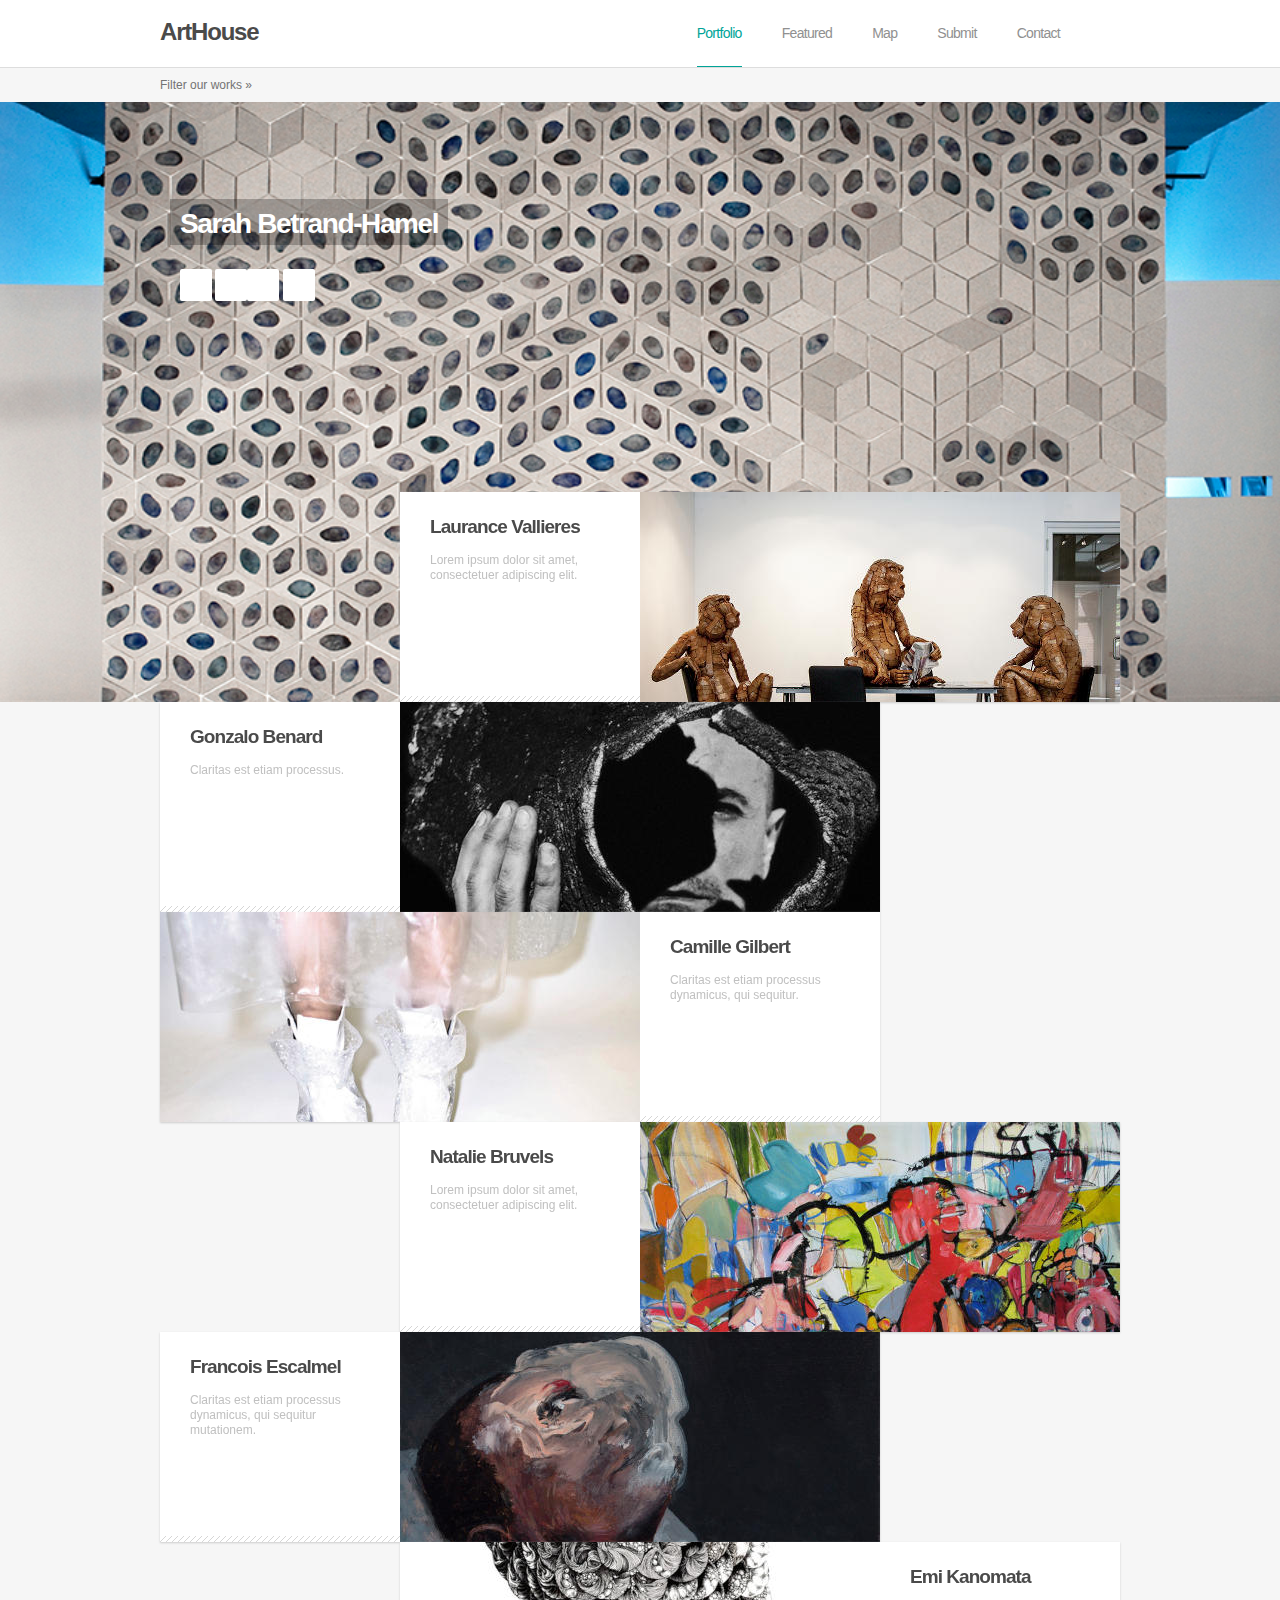
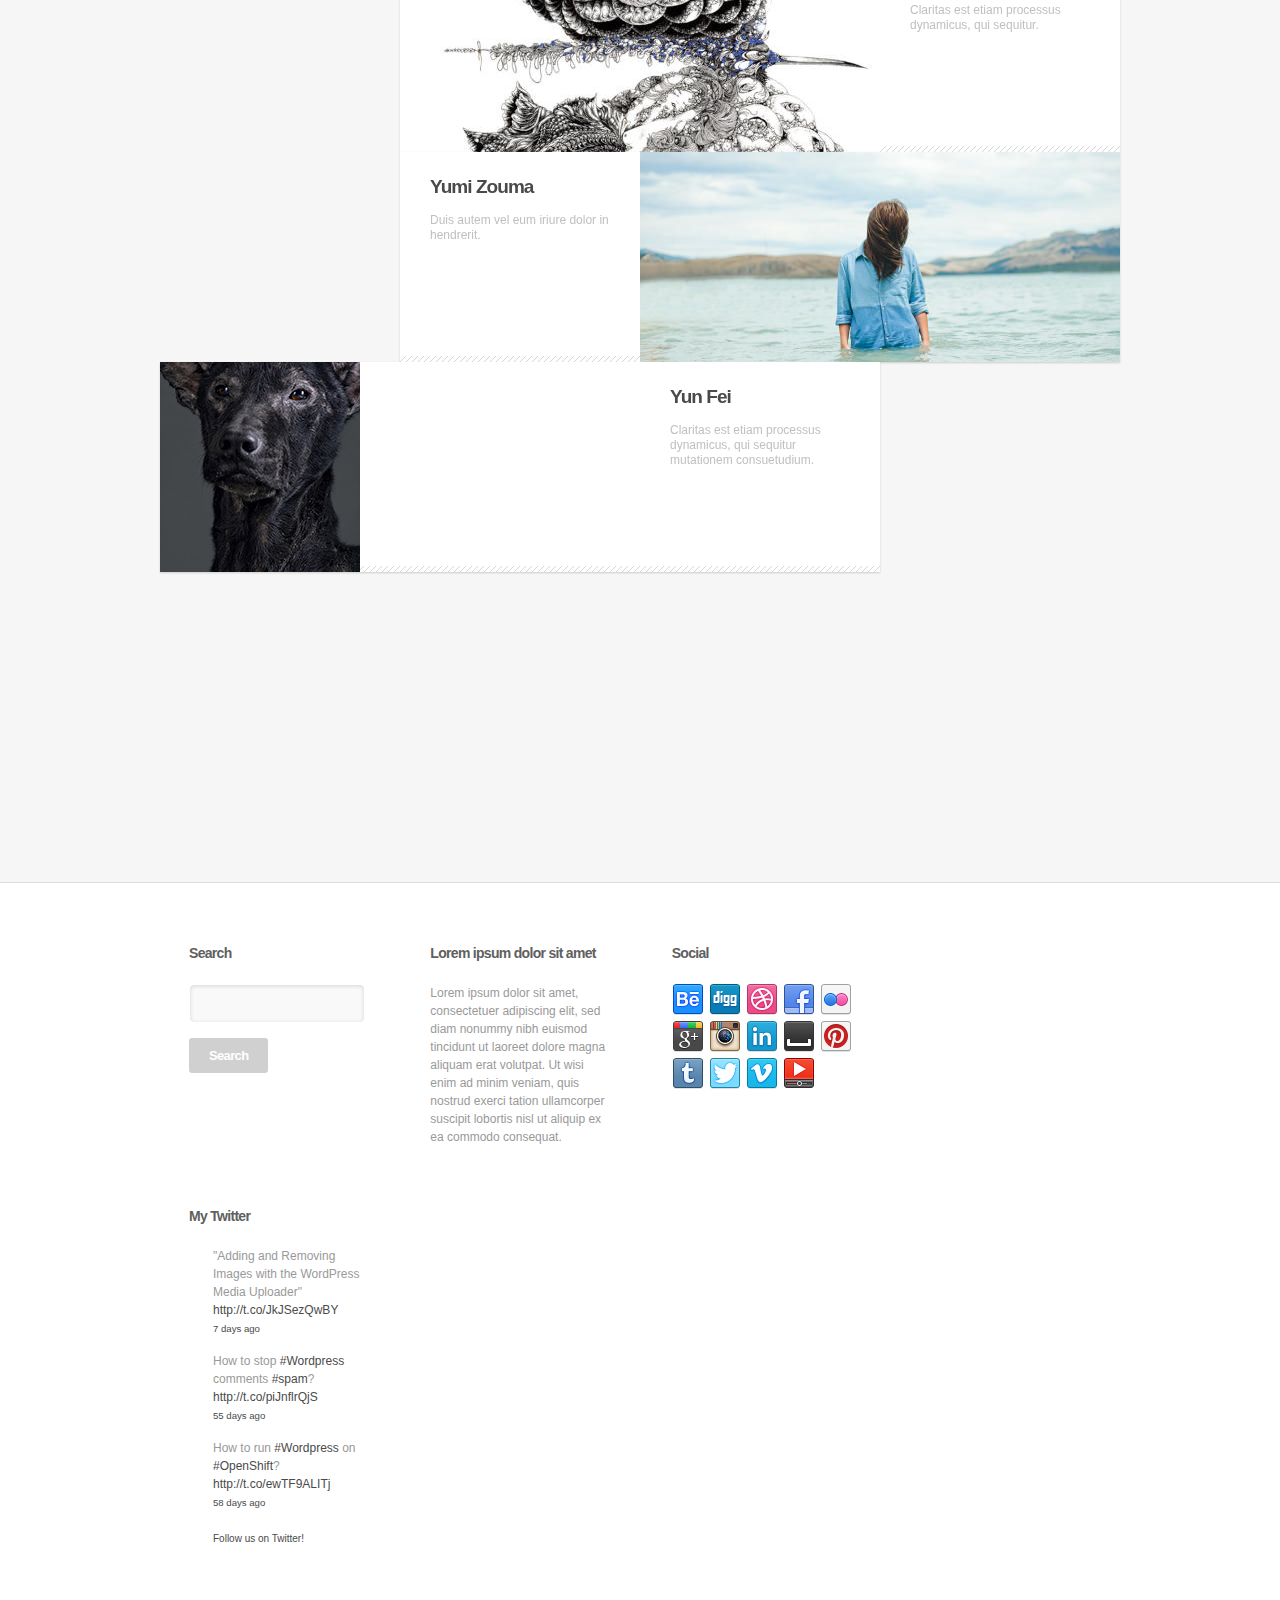
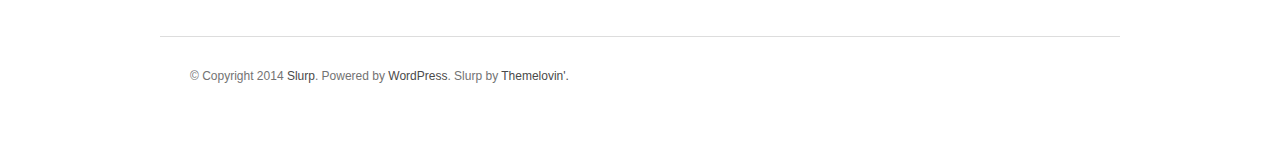
==== index.html @ 8428cace "Fill in empty spots on index page." ====
<!DOCTYPE html>
<html class=
"js backgroundsize borderradius boxshadow textshadow opacity cssanimations csstransitions csstransforms no-csstransforms3d"
lang="en-US">
<head>
<meta http-equiv="content-type" content="text/html; charset=utf-8">
<!--[if ie]><meta http-equiv="X-UA-Compatible" content="IE=edge,chrome=1"><![endif]-->
<meta charset="UTF-8">
<meta name="description" content="">
<meta name="keywords" content="">
<meta name="viewport" content="width=device-width, initial-scale=1.0, maximum-scale=1.0, user-scalable=no">
<title>Arthouse</title>
<link rel="stylesheet" id="thmlv-dribbble-css" href="stylesheets/thmlv-dribbbler.css" type="text/css" media="all">
<link rel="stylesheet" id="default-css" href="stylesheets/style.css" type="text/css" media="all">
<link rel="stylesheet" id="totop-css" href="stylesheets/totop.css" type="text/css" media="all">
<link rel="stylesheet" id="responsive-css" href="stylesheets/responsive.css" type="text/css" media="all">
<link rel="stylesheet" id="isotope-css" href="stylesheets/isotope.css" type="text/css" media="all">
<link rel="stylesheet" id="flexslider-css" href= "stylesheets/flexslider.css" type="text/css" media="all">
<script type="text/javascript" src="javascripts/jquery_007.js"> </script>
<script type="text/javascript" src="javascripts/jquery_006.js"> </script>
<script type="text/javascript" src="javascripts/modernizr.js"> </script>
<script type="text/javascript" src="javascripts/comment-reply.js"> </script>
<link rel="stylesheet" href="stylesheets/glg-custom-styles.css" type="text/css" media="screen">
<link rel="stylesheet" href="stylesheets/light.css" type="text/css" media="screen">
</head>

<body class="home page page-id-17 page-template page-template-page-portfolio-php">

<header id="main-header">
  <div id="header-inner">
    <a href="http://demo.themelovin.com/slurp" title="ArtHouse" id="logo-link">ArtHouse</a>
    <div id="menu-icon">Menu</div>
    <nav class="main-menu">
      <ul id="menu-main-menu" class="primary-menu sf-js-enabled">
        <li id="menu-item-338" class=
        "menu-item menu-item-type-post_type menu-item-object-page current-menu-item page_item page-item-17 current_page_item menu-item-338">
        <a href="http://demo.themelovin.com/slurp/">Portfolio</a></li>
        <li id="menu-item-345" class=
        "menu-item menu-item-type-post_type menu-item-object-page menu-item-345">
        <a href="http://demo.themelovin.com/slurp/blog/">Featured</a></li>
        <li id="menu-item-337" class=
        "menu-item menu-item-type-post_type menu-item-object-page menu-item-337">
        <a href=
          "http://demo.themelovin.com/slurp/alternative-blog/">Map</a></li>
        <li id="menu-item-330" class=
        "menu-item menu-item-type-custom menu-item-object-custom menu-item-330">
        </li>
        <li id="menu-item-342" class=
        "menu-item menu-item-type-post_type menu-item-object-page menu-item-342">
        <a href=
          "http://demo.themelovin.com/slurp/typography/">Submit</a></li>
        <li id="menu-item-341" class=
        "menu-item menu-item-type-post_type menu-item-object-page menu-item-341">
        <a href=
          "http://demo.themelovin.com/slurp/shortcodes/">Contact</a></li>
      </ul>
    </nav>
    <div class="clear"></div>
  </div>
</header>
<nav id="filters-menu">
  <div id="menu-icon-filter">Filter our works »</div>
  <div id="filters-wrapper">
    <ul id="filters">
      <li><a href="#" title="View all posts" data-filter="*" class=
        "selected">All</a></li>
      <li><a href="#" title="View all posts in Architecture" data-filter=
        ".category-architecture">Architecture</a></li>
      <li><a href="#" title="View all posts in Branding" data-filter=
        ".category-branding">Branding</a></li>
      <li><a href="#" title="View all posts in Design" data-filter=
        ".category-design">Design</a></li>
      <li><a href="#" title="View all posts in Fashion" data-filter=
        ".category-fashion">Fashion</a></li>
      <li><a href="#" title="View all posts in Gallery" data-filter=
        ".category-gallery">Gallery</a></li>
      <li><a href="#" title="View all posts in Graphic Design"
        data-filter=".category-graphic-design-2">Graphic Design</a></li>
      <li><a href="#" title="View all posts in Photogrpahy" data-filter=
        ".category-photogrpahy">Photogrpahy</a></li>
      <li><a href="#" title="View all posts in Standard" data-filter=
        ".category-standard">Standard</a></li>
      <li><a href="#" title="View all posts in Video" data-filter=
        ".category-video">Video</a></li>
    </ul>
  </div>
</nav>
<div id="slider" data-delay="5" class="glg-image">
  <div style="display: none;" class="feature"><img style=
    "width: 100%; height: 1151.25px; margin-left: auto; margin-top: -275.625px;"
    src="images/sarah_bh_1.jpg"
    alt="" title="" width="1920" height="1200">
    <div class="feature-content"><a href=
        "#"
        title="Sarah Betrand-Hamel">Sarah Betrand-Hamel</a>
      <div class="feature-navigation"><a href="#" class="prev">Prev</a>
        <a href="#" class="next">Next</a></div>
    </div>
  </div>
  <div style="display: none;" class="feature"><img style=
    "width: 100%; height: 1151.25px; margin-left: auto; margin-top: -275.625px;"
    src="images/laurence_v.jpg"
    alt="" title="" width="1920" height="1200">
    <div class="feature-content"><a href=
        "vallieres.html"
        title="Katon Redgen Mathieson identity">Laurence Vallieres</a>
      <div class="feature-navigation"><a href="#" class="prev">Prev</a>
        <a href="#" class="next">Next</a></div>
    </div>
  </div>
  <div style="display: block;" class="feature"><img style=
    "width: 100%; height: 1226.08px; margin-left: auto; margin-top: -313.041px;"
    src="images/quagmire02xl.jpg"
    alt="" title="" width="1600" height="1065">
    <div class="feature-content"><a href=
        "#"
        title="Matt Shane">Matt Shane</a>
      <div class="feature-navigation"><a href="#" class="prev">Prev</a>
        <a href="#" class="next">Next</a></div>
    </div>
  </div>
  <div style="display: block;" class="feature"><img style=
    "width: 100%; height: 1226.08px; margin-left: auto; margin-top: -313.041px;"
    src="images/melissa_poirier.jpg"
    alt="" title="" width="1600" height="1065">
    <div class="feature-content"><a href=
        "#"
        title="Melissa Poirier">Melissa Poirier</a>
      <div class="feature-navigation"><a href="#" class="prev">Prev</a>
        <a href="#" class="next">Next</a></div>
    </div>
  </div>
</div>
<div class="isotope" style=
  "position: relative; overflow: hidden; height: 2100px;" id="main">
  <article style=
    "display: inline-block; position: absolute; left: 0px; top: 0px; transform: translate(0px, 50px);"
    id="post-38" class=
    "post-38 portfolio type-portfolio status-publish format-standard hentry badge-hot img_right box_right category-design category-standard isotope-item">
    <header>
      <h1><a href="vallieres.html"
          title="" rel="bookmark">Laurance Vallieres</a></h1>
      <p>Lorem ipsum dolor sit amet, consectetuer adipiscing elit.</p>
    </header>
    <figure><a href=
        "vallieres.html"
        title="Laurence" rel="bookmark"><img src=
        "images/laurence_v2_small.jpg"
        class="attachment-list wp-post-image" alt=
        "manege_boxes_by_elise_hauville_04"></a></figure>
  </article>
  <article style=
    "display: inline-block; position: absolute; left: 0px; top: 0px; transform: translate(0px, 260px); opacity: 1;"
    id="post-107" class=
    "post-107 portfolio type-portfolio status-publish format-gallery hentry badge-none img_right box_left category-design category-gallery isotope-item">
    <header>
      <h1><a href=
          "benard.html"
          title="Ovale Cutlery Collection by Ronan &amp; Erwan Bouroullec"
          rel="bookmark">Gonzalo Benard</a></h1>
      <p>Claritas est etiam processus.</p>
    </header>
    <figure><a href=
        "benard.html"
        title=""
        rel="bookmark"><img src=
        "images/gbenard1_small.jpg"
        class="attachment-list wp-post-image" alt=
        "ovale collection 01"></a></figure>
  </article>
  <article style=
    "display: inline-block; position: absolute; left: 0px; top: 0px; transform: translate(0px, 470px); opacity: 1;"
    id="post-103" class=
    "post-103 portfolio type-portfolio status-publish format-standard hentry badge-none img_left box_left category-design category-standard isotope-item">
    <header>
      <h1><a href=
          "#"
          title="Camille Gilbert" rel="bookmark">Camille
      Gilbert</a></h1>
      <p>Claritas est etiam processus dynamicus, qui sequitur.</p>
    </header>
    <figure><a href=
        "http://demo.themelovin.com/slurp/portfolios/folded-light-art-by-jiangmei-wu/"
        title="Folded Light Art by Jiangmei Wu" rel="bookmark"><img src=
        "images/camilleg6_small.jpg"
        class="attachment-list wp-post-image" alt=
        "folded_light_01"></a></figure>
  </article>
  <article style=
    "display: inline-block; position: absolute; left: 0px; top: 0px; transform: translate(0px, 680px); opacity: 1;"
    id="post-94" class=
    "post-94 portfolio type-portfolio status-publish format-gallery hentry badge-hot img_right box_right category-branding category-gallery category-graphic-design-2 isotope-item">
    <header>
      <h1><a href=
          "#"
          title="Natalie Bruvels" rel="bookmark">Natalie
      Bruvels</a></h1>
      <p>Lorem ipsum dolor sit amet, consectetuer adipiscing elit.</p>
    </header>
    <figure><a href=
        "#"
        title="Natalie Bruvels" rel="bookmark"><img src=
        "images/natalie_bruvels_break-up3_small.jpg"
        class="attachment-list wp-post-image" alt=
        "Natalie Bruvels"></a></figure>
  </article>
  <article style=
    "display: inline-block; position: absolute; left: 0px; top: 0px; transform: translate(0px, 890px); opacity: 1;"
    id="post-88" class=
    "post-88 portfolio type-portfolio status-publish format-gallery hentry badge-new img_right box_left category-design category-gallery isotope-item">
    <header>
      <h1><a href=
          "#"
          title="Francois Escalmel" rel="bookmark">Francois Escalmel</a></h1>
      <p>Claritas est etiam processus dynamicus, qui sequitur
      mutationem.</p>
    </header>
    <figure><a href=
        "#"
        title="Francois Escalmel" rel="bookmark"><img src=
        "images/francois_sleeper-1_small.jpg"
        class="attachment-list wp-post-image" alt=
        "Francois Escalmel"></a></figure>
  </article>
  <article style=
    "display: inline-block; position: absolute; left: 0px; top: 0px; transform: translate(0px, 1100px); opacity: 1;"
    id="post-84" class=
    "post-84 portfolio type-portfolio status-publish format-gallery hentry badge-soon img_left box_right category-fashion category-gallery category-photogrpahy isotope-item">
    <header>
      <h1><a href=
          "#"
          title="" rel=
          "bookmark">Emi Kanomata</a></h1>
      <p>Claritas est etiam processus dynamicus, qui sequitur.</p>
    </header>
    <figure><a href=
        "#"
        title="" rel=
        "bookmark"><img src=
        "images/emi_kanomata_blue_bird_small.jpg"
        class="attachment-list wp-post-image" alt=
        "AG_SS12_04"></a></figure>
  </article>
  <article style=
    "display: inline-block; position: absolute; left: 0px; top: 0px; transform: translate(0px, 1310px); opacity: 1;"
    id="post-113" class=
    "post-113 portfolio type-portfolio status-publish format-standard hentry badge-hot img_right box_right category-design category-standard isotope-item">
    <header>
      <h1><a href=
          "#"
          title="Yumi_Zouma" rel="bookmark">Yumi Zouma</a></h1>
      <p>Duis autem vel eum iriure dolor in hendrerit.</p>
    </header>
    <figure><a href=
        "#"
        title="Yumi Zouma" rel="bookmark"><img src=
        "images/yumi_zouma_small.jpg"
        class="attachment-list wp-post-image" alt=
        "Youmi Zuma"></a></figure>
  </article>
  <article style=
    "display: inline-block; position: absolute; left: 0px; top: 0px; transform: translate(0px, 1520px); opacity: 1;"
    id="post-78" class=
    "post-78 portfolio type-portfolio status-publish format-gallery hentry badge-none img_left box_left category-branding category-gallery category-graphic-design-2 isotope-item">
    <header>
      <h1><a href=
          "http://demo.themelovin.com/slurp/portfolios/claude-maus-identity/"
          title="Yun Fei" rel="bookmark">Yun Fei</a></h1>
      <p>Claritas est etiam processus dynamicus, qui sequitur mutationem
      consuetudium.</p>
    </header>
    <figure><a href=
        "#"
        title="Claude Maus identity" rel="bookmark"><img src=
        "images/yun-fei_contents.jpg"
        class="attachment-list wp-post-image" alt=
        "CLM_identity_04"></a></figure>
  </article>
  <nav style="opacity: 1;" id="paged" class="infinite"><a href=
      "http://demo.themelovin.com/slurp/page/2/">Next Entries »</a></nav>
</div>
<footer>
  <div id="footer-inner">
    <section id="search-3" class="widget widget_search">
      <h4>Search</h4>
      <form role="search" method="get" id="searchform" action=
        "http://demo.themelovin.com/slurp/" name="searchform">
        <div><label class="screen-reader-text" for="s">Search for:</label>
          <input name="s" id="s" type="text"> <input id="searchsubmit" value=
          "Search" type="submit"></div>
      </form>
    </section>
    <section id="text-2" class="widget widget_text">
      <h4>Lorem ipsum dolor sit amet</h4>
      <div class="textwidget">Lorem ipsum dolor sit amet, consectetuer
        adipiscing elit, sed diam nonummy nibh euismod tincidunt ut laoreet
        dolore magna aliquam erat volutpat. Ut wisi enim ad minim veniam,
        quis nostrud exerci tation ullamcorper suscipit lobortis nisl ut
        aliquip ex ea commodo consequat.</div>
    </section>
    <section id="social_widget-2" class="widget widget_social_widget">
      <h4>Social</h4>
      <ul>
        <li><a href="http:///#" title="Join us on behance" target="_blank"
          class="behance-link">link</a></li>
        <li><a href="http:///#" title="Join us on digg" target="_blank"
          class="digg-link">link</a></li>
        <li><a href="http:///#" title="Join us on dribbble" target="_blank"
          class="dribbble-link">link</a></li>
        <li><a href=
          "https://www.facebook.com/pages/themelovin/475910395795762" title=
          "Join us on facebook" target="_blank" class=
          "facebook-link">link</a></li>
        <li><a href="http:///#" title="Join us on flickr" target="_blank"
          class="flickr-link">link</a></li>
        <li><a href="http:///#" title="Join us on google" target="_blank"
          class="google-link">link</a></li>
        <li><a href="http:///#" title="Join us on instagram" target=
          "_blank" class="instagram-link">link</a></li>
        <li><a href="http:///#" title="Join us on linkedin" target="_blank"
          class="linkedin-link">link</a></li>
        <li><a href="http:///#" title="Join us on myspace" target="_blank"
          class="myspace-link">link</a></li>
        <li><a href="http:///#" title="Join us on pinterest" target=
          "_blank" class="pinterest-link">link</a></li>
        <li><a href="http:///#" title="Join us on tumblr" target="_blank"
          class="tumblr-link">link</a></li>
        <li><a href="http://www.twitter.com/themelovin" title=
          "Join us on twitter" target="_blank" class=
          "twitter-link">link</a></li>
        <li><a href="http:///#" title="Join us on vimeo" target="_blank"
          class="vimeo-link">link</a></li>
        <li><a href="http:///#" title="Join us on youtube" target="_blank"
          class="youtube-link">link</a></li>
      </ul>
      <div class="clear"></div>
    </section>
    <section id="thmlv_tweets-2" class="widget widget_thmlv_tweets">
      <h4>My Twitter</h4>
      <div id="twitter_div">
        <ul id="twitter_update_list_495">
          <li><span>"Adding and Removing Images with the WordPress Media
            Uploader" <a href="http://t.co/JkJSezQwBY" title=
              "http://t.co/JkJSezQwBY" target=
              "_blank">http://t.co/JkJSezQwBY</a></span><br>
          <a class="twitter_time" target="_blank" href=
            "http://twitter.com/Themelovin/statuses/507684859100536833">7 days
            ago</a></li>
          <li><span>How to stop <a href=
              "https://twitter.com/search?q=Wordpress" title="Search #Wordpress"
              target="_blank">#Wordpress</a> comments <a href=
              "https://twitter.com/search?q=spam" title="Search #spam" target=
              "_blank">#spam</a>? <a href="http://t.co/piJnflrQjS" title=
              "http://t.co/piJnflrQjS" target=
              "_blank">http://t.co/piJnflrQjS</a></span><br>
          <a class="twitter_time" target="_blank" href=
            "http://twitter.com/Themelovin/statuses/490398211899940864">55 days
            ago</a></li>
          <li><span>How to run <a href=
              "https://twitter.com/search?q=Wordpress" title="Search #Wordpress"
              target="_blank">#Wordpress</a> on <a href=
              "https://twitter.com/search?q=OpenShift" title="Search #OpenShift"
              target="_blank">#OpenShift</a>? <a href="http://t.co/ewTF9ALITj"
              title="http://t.co/ewTF9ALITj" target=
              "_blank">http://t.co/ewTF9ALITj</a></span><br>
          <a class="twitter_time" target="_blank" href=
            "http://twitter.com/Themelovin/statuses/489343767301066752">58 days
            ago</a></li>
        </ul>
        <a href="http://twitter.com/Themelovin" class="button" target=
          "blank">Follow us on Twitter!</a></div>
    </section>
    <div class="clear"></div>
    <p id="copyright">© Copyright 2014 <a href=
      "http://demo.themelovin.com/slurp">Slurp</a>. Powered by <a href=
      "http://wordpress.org/">WordPress</a>. Slurp by <a href=
      "http://themelovin.com/">Themelovin'.</a></p>
  </div>
</footer>
<link rel="stylesheet" id="thmlv-tweets-css" href=
"stylesheets/thmlv-tweets.css"
type="text/css" media="all"><script type="text/javascript" src=
"javascripts/thmlv.js">
</script> <script type="text/javascript" src=
"javascripts/jquery_004.js">
</script> <script type="text/javascript" src=
"javascripts/jquery_009.js">
</script> <script type="text/javascript" src=
"javascripts/jquery_008.js">
</script> <script type="text/javascript" src=
"javascripts/jquery_010.js">
</script> <script type="text/javascript" src=
"javascripts/jquery_011.js">
</script> <script type="text/javascript" src=
"javascripts/jquery_005.js">
</script> <script type="text/javascript" src=
"javascripts/jquery_003.js">
</script> <script type="text/javascript" src=
"javascripts/jquery_002.js">
</script> <script type="text/javascript" src=
"javascripts/jquery_012.js">
</script>
<script type="text/javascript">
/* <![CDATA[ */
var glg_script_vars = {"wpDir":"http:\/\/demo.themelovin.com\/slurp","tmplDir":"http:\/\/demo.themelovin.com\/slurp\/wp-content\/themes\/slurp","loveNonce":"4f8876694f"};
/* ]]> */
</script>
<script type="text/javascript" src="javascripts/jquery.js"> </script>
<a style="display: none;" href="#" id="toTop"><span id="toTopHover"></span>To Top</a>

</body>
</html>
---- stylesheets/thmlv-dribbbler.css ----
.thmlv-dribbble-shots {
	margin: 0;
	padding: 0;
}

.thmlv-dribbble-shots li {
	list-style-type: none;
	margin: 0 0 20px;
	position: relative;
}

.thmlv-dribbble-shots a {
	max-width: 400px;
}

.thmlv-dribbble-shots img {
	height: auto;
	max-width: 100%;
	width: auto;
	display: block;
}

.thmlv-dribbble-shots .thmlv-dribbble-hover {
	background: #ea4c89 url('../images/dribbble-icon.png') no-repeat center center;
	width: 100%;
	height: 100%;
	position: absolute;
	top: 0px;
	display: none;
}
---- stylesheets/style.css ----
/*-----------------------------------------------------------------------------------
	
	Theme Name: Slurp
	Theme URI: http://www.themelovin.com
	Description: Minimalistic and creative grid portfolio.
	Author: Themelovin
	Author URI: http://www.themelovin.com
	Tags: two-columns, three-columns, threaded-comments, theme-options, right-sidebar
	License: GNU General Public License version 3.0
	License URI: http://www.gnu.org/licenses/gpl-3.0.html
	Version: 1.6.7
	
	Designed & Handcrafted by Nicola Pagani and Emanuele Zenoni for themelovin.com
	All files, unless otherwise stated, are released under the GNU General Public License
	
	version 3.0 (http://www.gnu.org/licenses/gpl-3.0.html)

-----------------------------------------------------------------------------------*/

@import url("styles/shortcodes.css");

@font-face {
    font-family: 'EntypoRegular';
    src: url('../font/entypo.eot');
    src: url('../font/entypo.eot?#iefix') format('embedded-opentype'),
         url('../font/entypo.woff') format('woff'),
         url('../font/entypo.ttf') format('truetype'),
         url('../font/entypo.svg#EntypoRegular') format('svg');
    font-weight: normal;
    font-style: normal;
}

* {
	margin: 0px;
	padding: 0px;
	border: 0px;
}

body {
	font-size: 12px;
	line-height: 1.5;
}

header#main-header {
	height: auto !important;
	height: 66px;
	min-height: 66px;
	position: relative;
	z-index: 10;
}

header #header-inner {
	width: 960px;
	margin: 0px auto;
}

#menu-icon {
	display: none;
}

nav.main-menu {
	width: auto;
	line-height: 66px;
	position: relative;
	float: right;
}

div#menu-icon-filter {
	cursor: pointer;
}

nav#filters-menu {
	width: 960px;
	margin: 0px auto;
	padding: 8px 0;
	position: relative;
}

div#slider {
	width: 100%;
	height: 600px;
    overflow: hidden; 
}

div#slider .feature {
	min-width: 960px;
    height: 600px;
	overflow: hidden;
	display: none;
	position: relative;
}

div#slider .feature .feature-content {
	position: absolute;
	top: 50%;
	left: 50%;
	width: 940px;
	height: 250px;
	margin-left: -460px;
	margin-top: -200px;
	line-height: 44px;
}

div#main, footer #footer-inner {
	width: 960px;
}

.error404 div#main {
	margin: 100px auto 0;
	font-size: 22px;
	text-align: center;
	letter-spacing: -0.05em;
}

.single div#main, .page div#main, .archive div#main {
	margin: 210px auto 0;
}

.search-results #main, .search-no-results #main {
	width: 960px;
	margin: 0px auto;
}

.single div#main.header, .page div#main.header, .page-template-page-contact-big-php div#main {
	margin: -260px auto 260px;
	padding: 50px 0 0;
	position: relative;
}

.page-template-page-portfolio-php div#main, .blog div#main, .page.page-template-page-blog-php div#main, .archive div#main {
	width: 1060px;
	margin: -260px auto 260px;
	padding: 50px 0;
}

.archive div#main {
	margin: 0px auto;
}

.page article.type-portfolio, .archive article.type-portfolio, article.type-post {
	width: 720px;
	height: 210px;
	max-height: 210px;
}

.page.page-template-page-blog-php article.type-post, .archive article.type-post {
	height: auto !important;
    height: 210px;
    min-height: 210px;
    max-height: none;
}

.page article.type-portfolio figure, .archive article.type-portfolio figure, article.type-post figure {
	width: 480px;
	height: 210px;
	overflow: hidden;
}

.page-template-page-portfolio-php article.type-portfolio, .blog article.type-post, .page.page-template-page-blog-php article.type-post, .archive article.type-post {
	margin: 0 0 0 50px;
}

article.type-portfolio.box_right, article.type-post.box_right, .page.page-template-page-blog-php article.type-post.box_right {
	margin: 0 0 0 290px;
}

article.type-portfolio:hover, article.type-post:hover {
	z-index:10;
}

.search-results #main article.type-portfolio, .search-results #main article.type-post, .search-results #main article.type-page, .search-no-results #main article.post {
	width: 900px;
	height: auto !important;
    height: 160px;
    min-height: 160px;
	padding: 25px 30px 30px 30px;
	-webkit-box-shadow: none;
	-moz-box-shadow: none;
	box-shadow: none;
}

.search-results #main article.type-portfolio:hover, .search-results #main article.type-post:hover {
	-webkit-box-shadow: none;
	-moz-box-shadow: none;
	box-shadow: none;
}

article.type-portfolio header, article.type-post header, .search-results #main article.page header {
	width: 180px;
	padding: 25px 30px 0 30px;
	float: left;
	font-size: 11.5px;
}

article.type-portfolio.img_left header, article.type-post.img_left header {
	float: right;
}

.search-results #main article.type-portfolio header, .search-results #main article.type-post header, .search-results #main article.page header {
	width: 900px;
	margin: 0 0 10px;
	padding: 0px;
	float: none;
}

.single-portfolio article, .single-portfolio aside, .single-post article, .single-post aside, .page article, .page aside {
	display: inline-block;
	zoom:1;
	*display:inline;
	vertical-align: top;
}

.single-portfolio aside, .single-post aside, .page aside {
	width: 180px;
	padding: 30px;
	margin: 210px 0 0;
	background: #ffffff url('./images/sidebar-dx-bg.png') repeat-y;
	background-position: left top;
}

.single-portfolio aside section.widget, .single-post aside section.widget, .page aside section.widget {
	margin: 0 0 20px;
	padding: 0 0 40px;
	background: url('./images/widget-separator-sidebar.png') no-repeat center bottom;
}

.single-portfolio aside section.widget:last-child, .single-post aside section.widget:last-child, .page aside section.widget:last-child {
	background: none;
}

.single-portfolio article header, .single-post article header, .page article header {
	width: 240px;
	display: inline-block;
	zoom:1;
	*display:inline;
	vertical-align: top;
	font-size: 11px;
	line-height: 1.25;
}

.page article header, .blog article header {
	width: 180px;
	padding: 25px 30px 0 30px;
	height: 165px;
}

.page.page-template-page-blog-php article header, .archive article.type-post header {
	width: 660px;
	height: auto !important;
	height: 20px;
	min-height: 20px;
}

.page article header {
	height: auto !important;
	height: 180px;
	min-height: 180px;
	padding: 25px 30px 5px 30px;
}

.page-template-default article header, .page-template-page-full-width-php article header, .page-template-page-contact-small-php article header, .page-template-page-contact-big-php article header, .page-template-page-archives-php article header {
	background: #ffffff;
}

.single-portfolio article header #inner, .single-post article header #inner {
	width: 180px;
	height: auto !important;
	height: 180px;
	min-height: 180px;
	padding: 25px 30px 5px 30px;
}

.single-portfolio article #content, .single-post article #content, .page article #content {
	width: 480px;
	height: auto !important;
	height: 210px;
	min-height: 210px;
	display: inline-block;
	zoom:1;
	*display:inline;
	vertical-align: top;
}

.page.page-template-page-full-width-php article #content {
	width: 720px;
}

section.gmap {
	height: 600px;
}

.page-template-page-contact-small-php section.gmap {
	height: 210px;
}

#comments, #respond {
	width: 450px;
}

#comments {
	margin: 60px 0 0 240px;
}

#respond {
	margin: 60px 0 0 240px;
}

nav#paged, nav.comment-navigation {
	text-align: center;
	margin: 15px 0 0 0;
}

.archive #paged {
	margin: 178px 0 0;
}

.search-results #paged {
	margin: 228px 0 0;
}

footer.entry-meta {
	width: 420px;
	height: auto;
	min-height: auto;
	margin: 30px 30px;
	padding: 12px 0 0;
}

footer {
	background-size: 50% 200px;
	width: 100%;
	height: auto !important;
    height: 200px;
    min-height: 200px;
    margin: 100px 0 0;
}

footer #footer-inner {
	height: auto !important;
    height: 200px;
    min-height: 200px;
    margin: 0px auto;
    margin-top: 30px;
}

footer section.widget {
	width: 180px;
	padding: 30px 29px 30px;
	display: inline-block;
	zoom:1;
	*display:inline;
	vertical-align: top;
}

/*-----------------------------------------------------------------------------------
FORMS
-----------------------------------------------------------------------------------*/

form#contactForm {
	margin: 30px 0 30px 30px;
}

input[type=text], textarea {
	width: 306px;
	-webkit-border-radius: 5px;
	-moz-border-radius: 5px;
	border-radius: 5px;
	padding: 13px 20px;
	font-size: 13px;
	font-weight: normal;
}

input[type=text] {
	height: 11px;
	margin: 0 0 10px;
	line-height: 37px;
}

textarea {
	overflow: auto;
}

#contactForm input[type=text], #contactForm textarea {
	width: 278px;
}

form#commentform input[type=submit], form#contactForm input[type=submit], #searchform input[type=submit] {
	font-size: 13px;
	font-weight: 800;
	letter-spacing: -0.05em;
	margin: 10px 0 0 100px;
	padding: 10px 20px;
	border: 0px;
	-webkit-box-shadow: none;
	-moz-box-shadow: none;
	box-shadow: none;
	cursor: pointer;
	border-top-left-radius: 3px;
    border-top-right-radius: 3px;
	border-bottom-left-radius: 3px;
    border-bottom-right-radius: 3px;
}

#searchform input[type=submit] {
	margin: 5px 0 0 0;
}

label {
	vertical-align: top;
}

#commentform label, #contactForm label {
	min-width: 100px;
	display: inline-block;
	zoom:1;
	*display:inline;
}

/*-----------------------------------------------------------------------------------
LISTS
-----------------------------------------------------------------------------------*/

nav.main-menu ul.primary-menu {
	list-style-type: none;
	float: right;
}

nav.main-menu ul.primary-menu ul {
	list-style-type: none;
}

nav.main-menu ul.primary-menu > li:last-child {
	background: none;
}

ul.primary-menu ul {
	position: absolute;
	top: -999em;
	width: 10em;
}

ul.primary-menu ul li {
	width: 100%;
}

ul.primary-menu li:hover {
	visibility: inherit; /* fixes IE7 'sticky bug' */
}

ul.primary-menu li {
	padding: 0 20px;
	float: left;
	position: relative;
}

ul.primary-menu li:hover ul, ul.primary-menu li.sfHover ul {
	left: 0;
	top: 75px;
	z-index: 99;
}

ul.primary-menu li:hover li ul, ul.primary-menu li.sfHover li ul {
	top: -999em;
}

ul.primary-menu li li:hover ul, ul.primary-menu li li.sfHover ul {
	left: 10em;
	top: 0;
}

ul.primary-menu li li:hover li ul, ul.primary-menu li li.sfHover li ul {
	top: -999em;
}

ul.primary-menu li li li:hover ul, ul.primary-menu li li li.sfHover ul {
	left: 10em;
	top: 0;
}

ul.primary-menu li ul li {
	padding: 16px 0 0;
	line-height: 1em;
}

ul.primary-menu li ul.sub-menu {
	padding: 0 20px 16px;
}

#filters-wrapper {
	min-width: 180px;
	-webkit-box-shadow: 0 1px 2px rgba(0, 0, 0, 0.2);
	-moz-box-shadow: 0 1px 2px rgba(0, 0, 0, 0.2);
	box-shadow: 0 1px 2px rgba(0, 0, 0, 0.2);
	display: none;
	position: absolute;
	z-index: 11;
}

nav#filters-menu ul#filters li {
	margin: 12px 8px;
	list-style-type: none;
}

ul#navigation {
	margin: 25px 0 0 25px;
	list-style-type: none;	
}

ul#navigation li {
	margin: 0 0 7px;
}

.page article #content #contactForm ul {
	list-style-type: none;
	padding: 0px;
}

ul.entry-meta {
	list-style-type: none;
	font-size: 11.5px;
}

.page.page-template-page-blog-php ul.entry-meta, .archive article.type-post ul.entry-meta {
	font-size: 11.5px;
	margin: 15px 0 0;
	padding: 0 30px 25px;
}

ul.entry-meta li {
	line-height: 20px;
}

ol.commentlist, ol.commentlist ul {
	list-style-type: none;
}

ol.commentlist li.comment {
	padding: 30px 0 50px;
}

ol.commentlist ul li.comment {
	padding: 30px 0 50px 30px;
}

li.on-tags {
	background: url('./images/tag.png') left top no-repeat;
	padding: 1px 0 0 20px;
}

.widget.glg-flickr .flickr_badge_image {
	margin: 0 4px 4px 0;
	display: inline-block;
	zoom:1;
	*display:inline;
	vertical-align: top;
}

.widget_social_widget ul {
	list-style-type: none;
}

.widget.widget_social_widget ul li {
	margin: 0 5px 5px 0;
	float: left;
}

.widget.widget_social_widget ul li:nth-child(5n) {
	margin: 0 0 5px 0;
}

.widget.widget_thmlv_tweets ul li {
	background: url('./images/quotes.png') no-repeat left top;
	margin: 0 0 15px;
	padding: 0 0 0 24px;
}

/*-----------------------------------------------------------------------------------
LINKS
-----------------------------------------------------------------------------------*/

a {
	text-decoration: none;
	transition: background 0.2s ease-out 0s, color 0.2s ease-out 0s, box-shadow 0.2s ease-out 0s;
	-webkit-transition: background 0.2s ease-out 0s, color 0.2s ease-out 0s, -webkit-box-shadow 0.2s ease-out 0s, -webkit-box-shadow 0.2s ease-out 0s;
	-o-transition: background 0.2s ease-out 0s, color 0.2s ease-out 0s, box-shadow 0.2s ease-out 0s;
}

a#logo-link {
    font-size: 24px;
    font-weight: 800;
    letter-spacing: -0.05em;
    text-decoration: none;
    margin: 14px 0 0;
    display: inline-block;
	zoom:1;
	*display:inline;
}

ul.primary-menu a {
	display: block;
	position: relative;
	font-size: 14px;
	text-decoration: none;
    letter-spacing: -0.05em;
}

ul#filters li a {
	padding: 0px 10px;
	text-decoration: none;
}

.feature-content > a {
	padding: 9px 0 6px 0;
	font-size: 28px;
	font-weight: 600;
	letter-spacing: -0.05em;
	text-decoration: none;	
}

.feature-content a.next, .feature-content a.prev {
	width: 32px;
	height: 32px;
	margin: 10px 0 0;
	padding: 0px;
	display: inline-block;
	zoom:1;
	*display:inline;
	text-indent: -9999px;
	overflow: hidden;
	-webkit-border-radius: 2px;
	-moz-border-radius: 2px;
	border-radius: 2px;
}

.feature-navigation {
	margin: 8px 0 0 0;
}

article.type-portfolio header h1 a, article.type-post header h1 a {
	letter-spacing: -0.05em;
	text-decoration: none;
}

.single-portfolio article header a , .single-post article header a , .page article header a, .blog article header a, .archive article header a {
	color: #b3b3b3;
}

.page article header > a, .single-portfolio article header > a , .single-post article header > a , .blog article header > a, .archive article header > a {
	font-size: 11px;
}

ul#navigation a {
	padding: 0 0 0 20px;
}

ul#navigation a[rel="prev"] {
	width: 16px;
	height: 16px;
	font-size: 11.5px;
	font-weight: 400;
	display: block;
	padding-top: 2px;
}

ul#navigation a[rel="next"] {
	width: 16px;
	height: 16px;
	font-size: 11.5px;
	font-weight: 400;
	display: block;
	padding-top: 2px;
}

li.comment a.pubtime {
	font-size: 12px;
	text-decoration: none;
}

.single-portfolio article #content > ul, .single-post article #content > ul, .page article #content > ul, .single-portfolio article #content > ol, .single-post article #content > ol, .page article #content > ol {
	margin: 0 0 30px 30px;
	padding: 0 0 0 20px;
}

a.more {
	margin: 30px 0 0;
}

.widget_social_widget a {
	width: 32px;
	height: 32px;
	display: block;
	text-indent: -9999px;
}

.widget_social_widget a:hover {
	filter: alpha(opacity=80);
	-moz-opacity: 0.8;
	-khtml-opacity: 0.8;
	opacity: 0.8;
}

.widget_social_widget a.behance-link {
	background: url('../images/social/behance.png');
}

.widget_social_widget a.digg-link {
	background: url('../images/social/digg.png');
}

.widget_social_widget a.dribbble-link {
	background: url('../images/social/dribbble.png');
}

.widget_social_widget a.facebook-link {
	background: url('../images/social/facebook.png');
}

.widget_social_widget a.flickr-link {
	background: url('../images/social/flickr.png');
}

.widget_social_widget a.google-link {
	background: url('../images/social/google.png');
}

.widget_social_widget a.instagram-link {
	background: url('../images/social/instagram.png');
}

.widget_social_widget a.linkedin-link {
	background: url('../images/social/linkedin.png');
}

.widget_social_widget a.myspace-link {
	background: url('../images/social/myspace.png');
}

.widget_social_widget a.pinterest-link {
	background: url('../images/social/pinterest.png');
}

.widget_social_widget a.tumblr-link {
	background: url('../images/social/tumblr.png');
}

.widget_social_widget a.twitter-link {
	background: url('../images/social/twitter.png');
}

.widget_social_widget a.youtube-link {
	background: url('../images/social/youtube.png');
}

.widget_social_widget a.vimeo-link {
	background: url('../images/social/vimeo.png');
}

.widget.widget_thmlv_tweets a.button {
	margin: 5px 0 0;
	padding: 0 0 0 24px;
	display: block;
	font-size: 10px;
}

figure img a {
	display: block; /* prevent IE strange spaces */
}

article #content footer.entry-meta a, article #content footer.entry-meta a:hover {
	border-bottom: 0px;
}

.page article #content ul.archives li a {
	border-bottom: 0px;
}

/*-----------------------------------------------------------------------------------
TYPO
-----------------------------------------------------------------------------------*/

article.type-portfolio header h1, .single-portfolio article header h1, article.type-post header h1, .single-post article header h1, .page article header h1, .search-results #main article.page h1 {
	margin: 0 0 15px;
	font-size: 19px;
	letter-spacing: -0.05em;
	line-height: 1.1;
}

.page.page-template-page-blog-php article p, .archive article.type-post p {
	padding: 0 30px;
}

.single-portfolio article header p , .single-post article header p , .page article header p, .archive article header p {
	margin: 0 0 20px;
	font-size: 12px;
	line-height: 1.25;
}

.single-portfolio article #content p, .single-post article #content p, .page article #content p {
	padding: 30px 30px;
}

.single-portfolio aside section.widget h4, .single-post aside section.widget h4, .page aside section.widget h4, footer section.widget h4 {
	margin: 0 0 20px;
	font-size: 14px;
    letter-spacing: -0.05em;
}

.archive > h1, .search-results > h1, .search-no-results > h1 {
	width: 960px;
	margin: 60px auto 30px;
	font-size: 26px;
    font-weight: 400;
    letter-spacing: -0.05em;
}

.search-results > h1, .search-no-results > h1 {
	margin: 60px auto 80px;
}

#comments h1 {
	padding: 0 0 30px;
	font-size: 19px;
	font-weight: 600;
    letter-spacing: -0.05em;
}

.comment-content {
	margin: 7px 0 0 80px;
}

h3#reply-title {
	margin: 0 0 30px;
	padding: 0 0 30px;
	font-size: 19px;
	font-weight: 600;
    letter-spacing: -0.05em;
}

blockquote {
	margin: 30px 0 30px 60px;
	padding: 0 35px;
}

.single-portfolio article #content blockquote p, .single-post article #content blockquote p, .page article #content blockquote p {
	padding: 0px;
}

#main #content h1, #main #content h2, #main #content h3, #main #content h4, #main #content h5, #main #content h6 {
	margin: 0 0 0 30px;
}

#main #content h1 {
    font-size: 26px;
    font-weight: 800;
    letter-spacing: -0.05em;
    line-height: 1.1;
}

#main #content h2 {
    font-size: 23px;
    font-weight: 600;
    letter-spacing: -0.05em;
    line-height: 1.1;
}

#main #content h3 {
    font-size: 21px;
    font-weight: 600;
    letter-spacing: -0.05em;
    line-height: 1.1;
}

#main #content h4 {
    font-size: 19px;
    font-weight: 800;
    letter-spacing: -0.05em;
    line-height: 1.1;
}

#main #content h5 {
    font-size: 15px;
    font-weight: 600;
    letter-spacing: -0.05em;
    line-height: 1.1;
}

#main #content h6 {
    font-size: 13px;
    font-weight: 600;
    letter-spacing: -0.05em;
    line-height: 1.1;
}

#main #content code {
    background: none repeat scroll 0 0 #f9f9f9;
    margin-bottom: 20px;
    padding: 15px;
    border: 1px solid #e0e0e0;
    font-family: "Consolas","Bitstream Vera Sans Mono","Courier New",Courier,monospace !important;
    color: #b0b0b0;
    font-size: 10px;
	display: block;
    overflow: hidden;
}

#commentform p.logged-in-as {
	margin: 0 0 20px;
}

footer #footer-inner p#copyright {
	padding: 30px 30px 60px 30px;
	margin-top: 60px;
}

/*-----------------------------------------------------------------------------------
STUFF
-----------------------------------------------------------------------------------*/

.page article.type-portfolio img, .archive article.type-portfolio img, article.type-post img {
	-webkit-transition: all 0.2s linear;
	-moz-transition: all 0.2s linear;
	-o-transition: all 0.2s linear;
	-ms-transition: all 0.2s linear;
	transition: all 0.2s linear;
}

.page article.type-portfolio:hover img, .archive article.type-portfolio:hover img, article.type-post:hover img {
	-webkit-transform: scale(1.1,1.1);
	-moz-transform: scale(1.1,1.1);
	-o-transform: scale(1.1,1.1);
	-ms-transform: scale(1.1,1.1);
	transform: scale(1.1,1.1);
}

.feature img {
	width: 100%;
	height: auto;
	vertical-align: bottom;
}

.single-portfolio article figure > img, .single-post article figure > img, .page.page-template-default article figure > img {
	width: 100%;
	height: auto;
}

.single-portfolio article #content figure img, .single-post article #content figure img, .page article #content figure img, .single-portfolio article #content p img, .single-post article #content p img, .page article #content p img {
	width: 100%;
	height: auto;
	display: block;
}

.single-portfolio article #content iframe, .single-post article #content iframe, .page article #content iframe {
	display: block;
}

.comment img {
	margin: 0 20px 0 0;
	float: left;
	-webkit-border-radius: 2px;
	-moz-border-radius: 2px;
	border-radius: 2px;
}

.comment span.author {
	font-size: 15px;
	font-weight: 600;
    letter-spacing: -0.05em;
}

.blog article header time, .single-post article header #inner time, .archive article header time {
	margin: 0 0 20px;
	display: block;
	font-size: 12px;
}

.search-results #main article.type-post time, .search-results #main article.page time {
	margin: 0 0 10px;
	display: block;
}

section.widget.glg-flickr .flickr_badge_image img {
	width: 48px;
	height: 48px;
	padding: 4px;
	display: block;
	-webkit-border-radius: 2px;
	-moz-border-radius: 2px;
	border-radius: 2px;
}

#loading {
	background: url('./images/loading.gif');
	width: 28px;
	height: 28px;
	margin: 0px auto;
	display: none;
}

#messages {
	padding: 0 30px 30px;
	color: #468847;
}

#messages.error {
	margin: 30px 0 0;
	color: red;
}

.clear {
	clear: both;
}

article #content footer.entry-meta span.author {
	font-size: 12px;
	font-weight: 400;
}

nav#paged.infinite a {
	display: none;
}

#infscr-loading {
	width: 100%;
	position: absolute;
	bottom: 0px;
	z-index: 100;
	font-size: 12px;
	color: #4a4a4a;
	text-align: center;
}

.pictogram {
	font-family: 'EntypoRegular';
	font-size: 24px;
	font-weight: normal;
	vertical-align: middle;
	line-height: 0;
}

ul.entry-meta .pictogram, .blog article header time .pictogram, .single-post article header #inner time .pictogram {
	vertical-align: sub;
	font-size: 24px;
	color: #c0c0c0;
}

/*-----------------------------------------------------------------------------------
WORDPRESS CSS CLASSES
-----------------------------------------------------------------------------------*/

/*--- Various ---*/

.sticky {}

.bypostauthor {}

.wp-smiley {
	max-width: 13px !important;
	max-height: 13px;
	margin: 0 !important;
}

.alignleft, img.alignleft { float: left; }

.alignright, img.alignright { float: right; }

.aligncenter, img.aligncenter {
	margin-left: auto;
	margin-right: auto;
	display: block;
	clear: both;
}

.alignnone, img.alignnone {
    display: block;
}

iframe { 
    max-width: 100%; 
    margin-bottom: 20px;
}

blockquote.left {
	margin-right: 20px;
	text-align: right;
	margin-left: 0;
	width: 33%;
	float: left;
}

blockquote.right {
	margin-left: 20px;
	text-align: left;
	margin-right: 0;
	width: 33%;
	float: right;
}

/*--- Gallery ---*/

.wp-caption {
	text-align: center;
	font-style: italic;
	max-width: 100%;
}

.wp-caption p.wp-caption-text {
	line-height: 1.5;
	font-size: 10px;
	margin: 0;
	padding: 5px;
}

.wp-caption img a {
	margin: 0;
	padding: 0;
	border: 0 none;
}

.wp-caption img {
	width: 100%;
	height: auto;
	display: block;
}

.gallery {
	clear: both;
	overflow: hidden;
	margin: 0 auto;
	padding: 30px;
}

.gallery-image {
	margin-left: 0;
}

.gallery .gallery-item {
	overflow: hidden;
	float: left;
	margin: 10px 0 0;
	text-align: center;
	list-style: none;
}

.gallery-caption {
	font-size: 11px;
	margin-left: 0;
}

.gallery-columns-0 .gallery-item {
	width: 100%;
}
.gallery-columns-1 .gallery-item {
	width: 100%;
}
.gallery-columns-2 .gallery-item {
	width: 50%;
}
.gallery-columns-3 .gallery-item {
	width: 33.33%;
}
.gallery-columns-4 .gallery-item {
	width: 25%;
}
.gallery-columns-5 .gallery-item {
	width: 20%;
}
.gallery-columns-6 .gallery-item {
	width: 16.66%;
}
.gallery-columns-7 .gallery-item {
	width: 14.28%;
}
.gallery-columns-8 .gallery-item {
	width: 12.5%;
}
.gallery-columns-9 .gallery-item {
	width: 11.11%;
}
.gallery-columns-10 .gallery-item {
	width: 10%;
}
.gallery-columns-11 .gallery-item {
	width: 9.09%;
}
.gallery-columns-12 .gallery-item {
	width: 8.33%;
}
.gallery-columns-13 .gallery-item {
	width: 7.69%;
}
.gallery-columns-14 .gallery-item {
	width: 7.14%;
}
.gallery-columns-15 .gallery-item {
	width: 6.66%;
}
.gallery-columns-16 .gallery-item {
	width: 6.25%;
}
.gallery-columns-17 .gallery-item {
	width: 5.88%;
}
.gallery-columns-18 .gallery-item {
	width: 5.55%;
}
.gallery-columns-19 .gallery-item {
	width: 5.26%;
}
.gallery-columns-20 .gallery-item {
	width: 5%;
}
.gallery-columns-21 .gallery-item {
	width: 4.76%;
}
.gallery-columns-22 .gallery-item {
	width: 4.54%;
}
.gallery-columns-23 .gallery-item {
	width: 4.34%;
}
.gallery-columns-24 .gallery-item {
	width: 4.16%;
}
.gallery-columns-25 .gallery-item {
	width: 4%;
}
.gallery-columns-26 .gallery-item {
	width: 3.84%;
}
.gallery-columns-27 .gallery-item {
	width: 3.7%;
}
.gallery-columns-28 .gallery-item {
	width: 3.57%;
}
.gallery-columns-29 .gallery-item {
	width: 3.44%;
}
.gallery-columns-30 .gallery-item {
	width: 3.33%;
}

.gallery .gallery-item img {
	width: 94%;
	height: auto;
	border: none;
	margin: 0 !important;
	padding:  0 !important;
}

.gallery .gallery-item a {
	border: none !important;
	margin:  0 !important;
	padding: 0 !important;
}

.gallery .gallery-item a:hover {
	border-bottom: 0px;
}

.gallery .gallery-item a:hover img, section.widget a:hover img {
	filter: alpha(opacity=80);
	-moz-opacity: 0.8;
	-khtml-opacity: 0.8;
	opacity: 0.8;
}

.gallery dl {}
.gallery dt {}
.gallery dd {}
.gallery dl a {}
.gallery dl img {}

.size-full {}
.size-large {}
.size-medium {}
.size-thumbnail {}

/*--- Comments ---*/

.commentlist .reply {}
.commentlist .reply a {}

.commentlist .alt {}
.commentlist .odd {}
.commentlist .even {}
.commentlist .thread-alt {}
.commentlist .thread-odd {}
.commentlist .thread-even {}
.commentlist li ul.children .alt {}
.commentlist li ul.children .odd {}
.commentlist li ul.children .even {}

.commentlist .vcard {}
.commentlist .vcard cite.fn {}
.commentlist .vcard span.says {}
.commentlist .vcard img.photo {}
.commentlist .vcard img.avatar {}
.commentlist .vcard cite.fn a.url {}

.commentlist .comment-meta {} 
.commentlist .comment-meta a {}
.commentlist .commentmetadata {}
.commentlist .commentmetadata a {}

.commentlist .parent {}
.commentlist .comment {}
.commentlist .children {}
.commentlist .pingback {}
.commentlist .bypostauthor {}
.commentlist .comment-author {}
.commentlist .comment-author-admin {}

.commentlist {}
.commentlist li {}
.commentlist li p {}
.commentlist li ul {}
.commentlist li ul.children li {}
.commentlist li ul.children li.alt {}
.commentlist li ul.children li.byuser {}
.commentlist li ul.children li.comment {}
.commentlist li ul.children li.depth-{id} {}
.commentlist li ul.children li.bypostauthor {}
.commentlist li ul.children li.comment-author-admin {}

.comment-navigation .page-numbers {
	padding: 0 0 0 5px;
}

#cancel-comment-reply {}
#cancel-comment-reply a {}

/*--- Stuff ---*/

 li.categories {}  
 li.cat-item {}
 li.cat-item-{id} {}
 li.current-cat {}
 li.current-cat-parent {}
 ul.children {}

.linkcat {}
.blogroll {}

.more-link {}

/*-----------------------------------------------------------------------------------
WIDGET
-----------------------------------------------------------------------------------*/

/*--- Various ---*/

.widget_text img {
	max-width: 100%;
	height: auto;
}

/*--- Table ---*/

.widget table {
	width: 180px;
}

.widget table th {
	text-align: left;
}

/*--- Lists ---*/

.widget ul {
	list-style-type: none;
}

.widget_recent_entries ul li, .widget_recent_comments ul li, .widget_rss ul li {
	margin: 0 0 10px;
}

/*--- Forms ---*/

select {
	background: none repeat scroll 0 0 #FFFFFF;
    height: 24px;
	border: 1px solid #b0b0b0;
}

.widget input[type=text] {
	width: 134px;
}

.widget select {
	width: 180px;
}

.widget label.screen-reader-text {
     display: none;
}

/*--- Stuff ---*/

.widget {}

.widget_links {}
.widget_links ul {}
.widget_links ul li {}
.widget_links ul li a {}

.widget_meta {}
.widget_meta ul {}
.widget_meta ul li {}
.widget_meta ul li a {}

.widget_pages {}
.widget_pages ul {}
.widget_pages ul li {}
.widget_pages ul li a {}

.widget_recent_entries {}
.widget_recent_entries ul {}
.widget_recent_entries ul li {}
.widget_recent_entries ul li a {}

.widget_archive {}
.widget_archive ul {}
.widget_archive ul li {} 
.widget_archive ul li a {}
.widget_archive select {}
.widget_archive option {}

.widget_links {}
.widget_links li:after {}
.widget_links li:before {}
.widget_tag_cloud {}
.widget_tag_cloud a {}
.widget_tag_cloud a:after {}
.widget_tag_cloud a:before {}

.widget_calendar {}
.widget_calendar caption {
	margin: 0 0 5px;
}
#calendar_wrap {}
#calendar_wrap th {
	text-align: center;
}
#calendar_wrap td {
	text-align: center;
}
#wp-calendar tr td {}
#wp-calendar caption {}
#wp-calendar a {}
#wp-calendar #today {}
#wp-calendar #prev {}
#wp-calendar #next {}
#wp-calendar #next a {
	padding: 10px 0 0;
}
#wp-calendar #prev a {
	padding: 10px 0 0;
}

.widget_categories {}
.widget_categories ul {}
.widget_categories ul li {} 
.widget_categories ul ul.children {}
.widget_categories a {}
.widget_categories select{}
.widget_categories select#cat {}
.widget_categories select.postform {}
.widget_categories option {}
.widget_categories .level-0 {}
.widget_categories .level-1 {}
.widget_categories .level-2 {}
.widget_categories .level-3 {}

.recentcomments {}
#recentcomments {}
#recentcomments li {}
#recentcomments li a {}
.widget_recent_comments {}

#searchform {}
.widget_search {}
.screen-reader-text {}

.textwidget {}
.widget_text {}
.textwidget p {}
---- stylesheets/totop.css ----
/*-----------------------------------------------------------------------------------
TOTOP
-----------------------------------------------------------------------------------*/

a#toTop {
	display:none;
	text-decoration:none;
	position:fixed;
	bottom:47%;
	right:42px;
	overflow:hidden;
	width:42px;
	height:42px;
	border:none;
	text-indent:100%;
	-webkit-border-radius: 2px;
	-moz-border-radius: 2px;
	border-radius: 2px;
	z-index: 100;
}

span#toTopHover {
	width:42px;
	height:42px;
	display:block;
	overflow:hidden;
	float:left;
}

#toTop:active, #toTop:focus {
	outline:none;
}
---- stylesheets/responsive.css ----
/*-----------------------------------------------------------------------------------
MOBILE
-----------------------------------------------------------------------------------*/

@media only screen and (max-width : 1024px) {
	
	html {
		-webkit-text-size-adjust: none;
	}
	
	a#logo-link {
		margin: 14px 0 0 30px;
	}
	
	header #header-inner, nav#filters-menu {
		width: auto;
		display: block;
	}
	
	#menu-icon {
		background-size: 42px 32px !important;
		width: 42px;
		height: 32px;
		margin: 15px 20px 0 0;
		display: block;
		text-indent: -9999px;
		float: right;
	}
	
	#menu-icon-filter {
		margin: 0 0 0 30px;
	}
	
	nav.main-menu {
		width: 100%;
		height: auto;
		line-height: 36px;
	}
	
	nav.main-menu ul.primary-menu {
		width: 100%;
		display: none;
	}
	
	nav.main-menu ul.primary-menu li {
    	background: none;
    	padding: 0 35px;
		position: static;
		float: none;
	}
	
	nav.main-menu ul.primary-menu > li {
		background: none !important;
	}
	
	nav.main-menu ul.primary-menu li ul.sub-menu {
		background: none;
		width: 100%;
		border-top: 0px;
		padding: 0px;
		position: static;
		-webkit-box-shadow: none;
		-moz-box-shadow: none;
		box-shadow: none;
	}
	
	 nav.main-menu ul.primary-menu li ul.sub-menu li {
	 	padding: 0px;
	 	line-height: 36px;
	 }
	 
	 nav.main-menu ul.primary-menu li ul.sub-menu li a {
	 	margin: 0 20px;
	 }
	
	div#slider .feature {
		min-width: 1024px;
		height: 600px;
	}
	
	div#main, footer #footer-inner, .page-template-page-portfolio-php div#main, .blog div#main, .page.page-template-page-blog-php div#main, .archive div#main, .search-results #main, .search-no-results #main {
		width: 720px;
	}
	
	.page-template-page-portfolio-php article.type-portfolio, .blog article.type-post, .page.page-template-page-blog-php article.type-post, .archive article.type-portfolio {
		margin: 0 0;
		display: block;
	}
	
	article.type-portfolio.box_right, article.type-post.box_right, .page.page-template-page-blog-php article.type-post.box_right {
		margin: 0px;
	}
	
	.page.page.page-template-page-full-width-php article header, .search-results #main article.type-portfolio, .search-results #main article.type-post, .search-results #main article.type-page, .search-no-results #main article.post, .search-results #main article.type-portfolio header, .search-results #main article.type-post header, .search-results #main article.page header {
		width: 660px;
	}
	
	.single-portfolio aside, .single-post aside, .page aside {
		background: #ffffff;
		width: 100%;
	}
	
	.archive > h1, .search-results > h1, .search-no-results > h1 {
		width: 720px;
	}
	
	#comments h1 {
		margin: 30px 0 0;
	}
	
	.single-portfolio article, .single-post article {
		max-width: 100%;
	}
		
	#toTop {
		display: none !important;
	}
	
}

/* ===== == = === (1000px) === = == ===== */

@media only screen and (max-width : 1000px) {

	html {
		-webkit-text-size-adjust: none;
	}
	
	a#logo-link {
		margin: 14px 0 0 30px;
	}
	
	header #header-inner, nav#filters-menu {
		width: auto;
		display: block;
	}
	
	#menu-icon {
		background-size: 42px 32px;
		width: 42px;
		height: 32px;
		margin: 15px 25px 0 0;
		display: block;
		text-indent: -9999px;
		float: right;
	}
	
	#menu-icon-filter {
		margin: 0 0 0 30px;
	}
	
	nav.main-menu {
		width: 100%;
		height: auto;
		line-height: 36px;
	}
	
	nav.main-menu ul.primary-menu {
		width: 100%;
		display: none;
	}
	
	nav.main-menu ul.primary-menu li {
    	background: none;
    	padding: 0 35px;
		position: static;
		float: none;
	}
	
	nav.main-menu ul.primary-menu > li {
		background: none !important;
	}
	
	nav.main-menu ul.primary-menu li ul.sub-menu {
		background: none;
		width: 100%;
		border-top: 0px;
		padding: 0px;
		position: static;
		-webkit-box-shadow: none;
		-moz-box-shadow: none;
		box-shadow: none;
	}
	
	 nav.main-menu ul.primary-menu li ul.sub-menu li {
	 	padding: 0px;
	 	line-height: 36px;
	 }
	 
	 nav.main-menu ul.primary-menu li ul.sub-menu li a {
	 	margin: 0 20px;
	 }
	
	div#slider .feature {
		min-width: 700px;
		height: 400px;
	}
		
	div#slider .feature .feature-content {
		width: 300px;
		top: 10%;
		right: 10%;
		left: 10%;
		margin: 0 0;
	}
	
	div#main, footer #footer-inner, .page-template-page-portfolio-php div#main, .blog div#main, .page.page-template-page-blog-php div#main, .archive div#main, .search-results #main, .search-no-results #main {
		width: 480px;
		padding: 0px !important;
	}

	.page-template-page-portfolio-php article.type-portfolio, .blog article.type-post, .page.page-template-page-blog-php article.type-post, .archive article.type-portfolio, .archive article.type-post, .search-results #main article.type-portfolio, .search-results #main article.type-post, .search-results #main article.type-page, .search-no-results #main article.post {
		width: 480px;
		height: auto !important;
		height: 190px;
		min-height: 190px;
		max-height: none;
		margin: 0 0 15px;
		display: block;
	}
	
	.archive article.type-post header, .search-results #main article.type-portfolio, .search-results #main article.type-post, .search-results #main article.type-page, .search-no-results #main article.post, .search-results #main article.type-portfolio header, .search-results #main article.type-post header, .search-results #main article.page header {
		width: 420px;
	}
	
	.page article.type-portfolio figure, .archive article.type-portfolio figure, article.type-post figure {
		width: 100%;
		height: 175px;
	}
	
	article.type-portfolio.box_right, article.type-post.box_right, .page.page-template-page-blog-php article.type-post.box_right {
		margin: 0 0 15px 0;
	}
	
	article.type-portfolio header, article.type-post header, article.type-portfolio.img_left header, article.type-post.img_left header {
		width: auto;
		display: block;
		float: none;
	}
	
	article.type-portfolio img, article.type-post img, .page article #content img, .page-template-page-contact-big-php section.gmap img {
		width: 100%;
		height: auto;
		display: block;
	}
	
	.single-portfolio article #content, .single-post article #content, .page article #content, .page.page-template-page-full-width-php article #content, .single-portfolio article header, .single-post article header, .page article header, .single-portfolio aside, .single-post aside, .page aside {
		width: 100%;
	}
	
	
	.page article header {
		padding: 25px 0 5px;
	}
	
	.page article header h1, .page article header p {
		padding: 0 30px;
	}
	
	.single-portfolio aside, .single-post aside, .page aside {
		background: #ffffff;
		padding: 0px;
	}
	
	.page.page.page-template-page-full-width-php article header {
		width: 480px;
	}
	
	.single-portfolio aside section.widget, .single-post aside section.widget, .page aside section.widget {
		margin: 30px;
	}
	
	.single-portfolio article header #inner, .single-post article header #inner, footer section.widget, footer.entry-meta {
		width: auto;
	}
	
	#comments, #respond {
		width: auto;
		margin: 0px;
		padding: 0 30px;
	}
	
	#respond form input[type=text], #respond form textarea {
		width: 216px;
	}
	
	h3#reply-title {
		padding: 0 0 30px 30px;
	}
	
	.archive > h1, .search-results > h1, .search-no-results > h1 {
		width: 480px;
	}
	
	.page-template-page-contact-small-php section.gmap {
		height: auto !important;
		min-height: 210px;
	}
	
	.single-portfolio article, .single-post article {
		max-width: 100%;
	}
		
	#toTop {
		display: none !important;
	}
	
}

/* ===== == = === (480px) === = == ===== */

@media only screen and (max-width : 480px) {

	html {
		-webkit-text-size-adjust: none;
	}
	
	a#logo-link {
		margin: 14px 0 0 30px;
	}
	
	header #header-inner, nav#filters-menu {
		width: auto;
		display: block;
	}
	
	#menu-icon {
		background-size: 42px 32px;
		width: 42px;
		height: 32px;
		margin: 15px 20px 0 0;
		display: block;
		text-indent: -9999px;
		float: right;
	}
	
	#menu-icon-filter {
		margin: 0 0 0 30px;
	}
	
	nav.main-menu {
		width: 100%;
		height: auto;
		line-height: 36px;
	}
	
	nav.main-menu ul.primary-menu {
		width: 100%;
		display: none;
	}
	
	nav.main-menu ul.primary-menu li {
    	background: none;
    	padding: 0 35px;
		position: static;
		float: none;
	}
	
	nav.main-menu ul.primary-menu > li {
		background: none !important;
	}
	
	nav.main-menu ul.primary-menu li ul.sub-menu {
		background: none;
		width: 100%;
		border-top: 0px;
		padding: 0px;
		position: static;
		-webkit-box-shadow: none;
		-moz-box-shadow: none;
		box-shadow: none;
	}
	
	 nav.main-menu ul.primary-menu li ul.sub-menu li {
	 	padding: 0px;
	 	line-height: 36px;
	 }
	 
	 nav.main-menu ul.primary-menu li ul.sub-menu li a {
	 	margin: 0 20px;
	 }
	
	div#slider .feature {
		min-width: 480px;
		height: 300px;
	}
		
	div#slider .feature .feature-content {
		width: 300px;
		top: 10%;
		right: 20px;
		left: 10%;
		margin: 0 0;
	}
	
	div#main, footer #footer-inner, .page-template-page-portfolio-php div#main, .blog div#main, .page.page-template-page-blog-php div#main, .archive div#main, .search-results #main, .search-no-results #main {
		width: 100%;
		padding: 0px !important;
	}
	
	.page-template-page-portfolio-php article.type-portfolio, .blog article.type-post, .page.page-template-page-blog-php article.type-post, .archive article.type-portfolio, .archive article.type-post {
		width: 100%;
		height: auto !important;
		height: 190px;
		min-height: 190px;
		max-height: none;
		margin: 0 0 15px;
		display: block;
	}
	
	.page article.type-portfolio figure, .archive article.type-portfolio figure, article.type-post figure {
		width: 100%;
		height: 175px;
	}
	
	article.type-portfolio.box_right, article.type-post.box_right {
		margin: 0 0 15px 0;
	}
	
	article.type-portfolio header, article.type-post header, article.type-portfolio.img_left header, article.type-post.img_left header {
		width: auto;
		display: block;
		float: none;
	}
	
	.archive article.type-post header, .search-results #main article.type-portfolio, .search-results #main article.type-post, .search-results #main article.type-page, .search-no-results #main article.post, .search-results #main article.type-portfolio header, .search-results #main article.type-post header, .search-results #main article.page header, .page.page-template-page-blog-php article header {
		width: auto;
	}
	
	article.type-portfolio img, article.type-post img, .page article #content img, .page-template-page-contact-big-php section.gmap img {
		width: 100%;
		height: auto;
		display: block;
	}
	
	.single-portfolio article #content, .single-post article #content, .page article #content, .page.page-template-page-full-width-php article #content, .single-portfolio article header, .single-post article header, .page article header, .single-portfolio aside, .single-post aside, .page aside {
		width: 100%;
	}
	
	
	.page article header {
		padding: 25px 0 5px;
	}
	
	.page article header h1, .page article header p {
		padding: 0 30px;
	}
	
	.single-portfolio aside, .single-post aside, .page aside {
		background: #ffffff;
		padding: 0px;
	}
	
	.single-portfolio aside section.widget, .single-post aside section.widget, .page aside section.widget {
		margin: 30px;
	}
	
	.single-portfolio article header #inner, .single-post article header #inner, footer section.widget, footer.entry-meta {
		width: auto;
	}
	
	.page.page.page-template-page-full-width-php article header {
		width: 100%;
	}
	
	#comments, #respond {
		width: auto;
		margin: 0px;
		padding: 0 30px;
	}
	
	#respond form input[type=text], #respond form textarea {
		width: 216px;
	}
	
	h3#reply-title {
		padding: 0 0 30px 30px;
	}
	
	.archive > h1, .search-results > h1, .search-no-results > h1 {
		width: 100%;
		text-align: center;
	}
	
	.page-template-page-contact-small-php section.gmap {
		height: auto;
	}
	
	.single-portfolio article, .single-post article {
		max-width: 100%;
	}
		
	#toTop {
		display: none !important;
	}
	
}

/* ===== == = === (320px) === = == ===== */

@media only screen and (max-width : 320px) {

	html {
		-webkit-text-size-adjust: none;
	}
	
	a#logo-link {
		margin: 14px 0 0 30px;
	}
	
	header #header-inner, nav#filters-menu {
		width: auto;
		display: block;
	}
	
	#menu-icon {
		background-size: 42px 32px;
		width: 42px;
		height: 32px;
		margin: 15px 20px 0 0;
		display: block;
		text-indent: -9999px;
		float: right;
	}
	
	#menu-icon-filter {
		margin: 0 0 0 30px;
	}
	
	nav.main-menu {
		width: 100%;
		height: auto;
		line-height: 36px;
	}
	
	nav.main-menu ul.primary-menu {
		width: 100%;
		display: none;
	}
	
	nav.main-menu ul.primary-menu li {
    	background: none;
    	padding: 0 35px;
		position: static;
		float: none;
	}
	
	nav.main-menu ul.primary-menu > li {
		background: none !important;
	}
	
	nav.main-menu ul.primary-menu li ul.sub-menu {
		background: none;
		width: 100%;
		border-top: 0px;
		padding: 0px;
		position: static;
		-webkit-box-shadow: none;
		-moz-box-shadow: none;
		box-shadow: none;
	}
	
	 nav.main-menu ul.primary-menu li ul.sub-menu li {
	 	padding: 0px;
	 	line-height: 36px;
	 }
	 
	 nav.main-menu ul.primary-menu li ul.sub-menu li a {
	 	margin: 0 20px;
	 }
	
	div#slider .feature {
		min-width: 320px;
		height: 300px;
	}
		
	div#slider .feature .feature-content {
		width: 300px;
		top: 10%;
		right: 10%;
		left: 10%;
		margin: 0 0;
	}
	
	div#main, footer #footer-inner, .page-template-page-portfolio-php div#main, .blog div#main, .page.page-template-page-blog-php div#main, .archive div#main {
		width: 100%;
		padding: 50px  0px !important;
	}
	
	.page-template-page-portfolio-php article.type-portfolio, .blog article.type-post, .page.page-template-page-blog-php article.type-post, .archive article.type-portfolio {
		width: 100%;
		height: auto !important;
		height: 190px;
		min-height: 190px;
		max-height: none;
		margin: 0 0 15px;
		display: block;
	}
	
	.page article.type-portfolio figure, .archive article.type-portfolio figure, article.type-post figure {
		width: 100%;
		height: 175px;
	}
	
	article.type-portfolio.box_right, article.type-post.box_right {
		margin: 0 0 15px 0;
	}
	
	article.type-portfolio header, article.type-post header, article.type-portfolio.img_left header, article.type-post.img_left header {
		width: auto;
		display: block;
		float: none;
	}
	
	article.type-portfolio img, article.type-post img, .page article #content img, .page-template-page-contact-big-php section.gmap img {
		width: 100%;
		height: auto;
		display: block;
	}
	
	.single-portfolio article #content, .single-post article #content, .page article #content, .page.page-template-page-full-width-php article #content, .single-portfolio article header, .single-post article header, .page article header, .single-portfolio aside, .single-post aside, .page aside {
		width: 100%;
	}
	
	
	.page article header {
		padding: 25px 0 5px;
	}
	
	.page article header h1, .page article header p {
		padding: 0 30px;
	}
	
	.single-portfolio aside, .single-post aside, .page aside {
		background: #ffffff;
		padding: 0px;
	}
	
	.single-portfolio aside section.widget, .single-post aside section.widget, .page aside section.widget {
		margin: 30px;
	}
	
	.single-portfolio article header #inner, .single-post article header #inner, footer section.widget, footer.entry-meta {
		width: auto;
	}
	
	#comments, #respond {
		width: auto;
		margin: 0px;
		padding: 0 30px;
	}
	
	#respond form input[type=text], #respond form textarea, #contactForm input[type=text], #contactForm textarea {
		width: 120px;
	}
	
	form#commentform input[type=submit], form#contactForm input[type=submit] {
		margin: 0px;
	}
	
	h3#reply-title {
		padding: 0 0 30px 30px;
	}
	
	.page-template-page-contact-small-php section.gmap {
		height: auto;
	}
	
	.single-portfolio article, .single-post article {
		max-width: 100%;
	}
		
	#toTop {
		display: none !important;
	}
	
}

/*-----------------------------------------------------------------------------------
RETINA
-----------------------------------------------------------------------------------*/

@media only screen and (-webkit-min-device-pixel-ratio: 2) {
	.widget.glg_tweet_widget ul.twitter li {
		background: url('../images/quotes@2x.png') no-repeat left top;
		background-size: 16px 16px;
	}
	
	#loading {
		background: url('../images/loading@2x.gif');
		background-size: 28px 28px;
	}
	
}
---- stylesheets/isotope.css ----
/*-----------------------------------------------------------------------------------
ISOTOPE
-----------------------------------------------------------------------------------*/

.isotope-item {
  z-index: 2;
}

.isotope-hidden.isotope-item {
  pointer-events: none;
  z-index: 1;
}

/** Isotope CSS3 transitions **/

.isotope,
.isotope .isotope-item {
  -webkit-transition-duration: 0.8s;
     -moz-transition-duration: 0.8s;
       -o-transition-duration: 0.8s;
          transition-duration: 0.8s;
}

.isotope {
  -webkit-transition-property: height, width;
     -moz-transition-property: height, width;
       -o-transition-property: height, width;
          transition-property: height, width;
}

.isotope .isotope-item {
  -webkit-transition-property: -webkit-transform, opacity;
     -moz-transition-property:    -moz-transform, opacity;
       -o-transition-property:         top, left, opacity;
          transition-property:         transform, opacity;
}

/** disabling Isotope CSS3 transitions **/

.isotope.no-transition,
.isotope.no-transition .isotope-item,
.isotope .isotope-item.no-transition {
  -webkit-transition-duration: 0s;
     -moz-transition-duration: 0s;
       -o-transition-duration: 0s;
          transition-duration: 0s;
}
---- stylesheets/glg-custom-styles.css ----
body, textarea, input {	font-family: Helvetica, sans-serif;
	font-weight: 400;
}
---- stylesheets/light.css ----
body {
	background: #f6f6f6 url("../images/light/bg.png") repeat;
	color: #737373;
}

header#main-header {
	background: #ffffff;
	border-bottom: 1px solid #DDDDDD;
}

#filters-wrapper {
	background: #ffffff;
	border-top: 2px solid #00A498;
}

.page article.type-portfolio, .archive article.type-portfolio, article.type-post {
	background: #ffffff url('../images/stripes.png') repeat-x left bottom;
	-webkit-box-shadow: 0 1px 2px #CCCCCC;
	-moz-box-shadow: 0 1px 2px #CCCCCC;
	box-shadow: 0 1px 2px #CCCCCC;
}

article.type-portfolio:hover, article.type-post:hover {
	box-shadow: 0px 2px 46px 1px rgba(0, 0, 0, 0.65);
	-webkit-box-shadow: 0px 2px 56px 1px rgba(0, 0, 0, 0.65);
	-moz-box-shadow: 0px 2px 46px 1px rgba(0, 0, 0, 0.65);
}

.search-results #main article.type-portfolio, .search-results #main article.type-post, .search-results #main article.type-page, .search-no-results #main article.post {
	background: #ffffff url('../images/stripes.png') repeat-x left bottom;
}

article.type-portfolio header, article.type-post header, .search-results #main article.page header {
	color: #bdc3c7;
}

article.type-portfolio.badge-soon.img_left header, article.type-post.badge-soon.img_left header {
	background: url('../images/light/badge-soon-r.png') no-repeat right top;
}

article.type-portfolio.badge-hot.img_left header, article.type-post.badge-hot.img_left header {
	background: url('../images/light/badge-hot-r.png') no-repeat right top;
}

article.type-portfolio.badge-new.img_left header, article.type-post.badge-new.img_left header {
	background: url('../images/light/badge-new-r.png') no-repeat right top;
}

article.type-portfolio.badge-soon.img_right header, article.type-post.badge-soon.img_right header {
	background: url('../images/light/badge-soon-l.png') no-repeat;
}

article.type-portfolio.badge-hot.img_right header, article.type-post.badge-hot.img_right header {
	background: url('../images/light/badge-hot-l.png') no-repeat;
}

article.type-portfolio.badge-new.img_right header, article.type-post.badge-new.img_right header {
	background: url('../images/light/badge-new-l.png') no-repeat;
}

section.widget {
	color: #999999;
}

.single-portfolio article header, .single-post article header {
	background: transparent;
	color: #b3b3b3;
}

.single-portfolio article header #inner, .single-post article header #inner {
	background: #ffffff;
}

.single-portfolio article #content, .single-post article #content, .page article #content {
	background: #ffffff;
	background: url('../images/stripes.png') #ffffff repeat-x left bottom;
}

footer {
	background: #ffffff;/*url('./images/footer.jpg') repeat-y;*/
	border-top: 1px solid #DDDDDD;
}

footer #footer-inner {
	background: #ffffff;
}

/*-----------------------------------------------------------------------------------
FORMS
-----------------------------------------------------------------------------------*/

input[type=text], textarea {
	background: #f9f9f9;
	border: 1px solid #ffffff;
	-webkit-box-shadow: 0 1px 4px rgba(0, 0, 0, 0.15) inset;
	-moz-box-shadow: 0 1px 4px rgba(0, 0, 0, 0.15) inset;
	box-shadow: 0 1px 4px rgba(0, 0, 0, 0.15) inset;
	color: #999999;
}

input:focus, textarea:focus {
	background: #f8f8f8;
	border: 1px solid #dddddd;
	-webkit-box-shadow: 0 1px 4px rgba(0, 0, 0, 0.15);
	-moz-box-shadow: 0 1px 4px rgba(0, 0, 0, 0.15);
	box-shadow: 0 1px 4px rgba(0, 0, 0, 0.15);
	color: #999999;
}

form#commentform input[type=submit], form#contactForm input[type=submit], #searchform input[type=submit] {
    background: #d0d0d0;
    color: #ffffff;
    transition: background 0.2s ease-out 0s, color 0.2s ease-out 0s;
	-moz-transition: background 0.2s ease-out 0s, color 0.2s ease-out 0s;
	-webkit-transition: background 0.2s ease-out 0s, color 0.2s ease-out 0s;
	-o-transition: background 0.2s ease-out 0s, color 0.2s ease-out 0s;
}

form#commentform input[type=submit]:hover, form#contactForm input[type=submit]:hover, #searchform input[type=submit]:hover {
	background: #4a4a4a;
	color: #f8f8f8;
}

/*-----------------------------------------------------------------------------------
LISTS
-----------------------------------------------------------------------------------*/

nav.main-menu ul.primary-menu > li {
	background: url('../images/light/pipe.png') no-repeat center right;
}

ul.primary-menu li ul.sub-menu {
	background: #ffffff;
	-webkit-box-shadow: 0 1px 2px rgba(0, 0, 0, 0.2);
	-moz-box-shadow: 0 1px 2px rgba(0, 0, 0, 0.2);
	box-shadow: 0 1px 2px rgba(0, 0, 0, 0.2);
	border-top: 2px solid #00A498;
}

nav#filters-menu ul#filters {
	color: #bbbbbb;
}

ol.commentlist li.comment {
	border-bottom: 1px solid #e3e3e3;
}

/*-----------------------------------------------------------------------------------
LINKS
-----------------------------------------------------------------------------------*/

a {
	color: #4a4a4a;
}

a:hover {
	color: #909090;
}

ul#filters li a:hover {
	color: #00A498;
}

.single-portfolio article #content a, .single-post article #content a, .page article #content a {
	border-bottom: 1px solid;
}

.single-portfolio article #content a:hover, .single-post article #content a:hover, .page article #content a:hover {
	border-bottom: 1px solid;
}

a#logo-link {
    color: #4a4a4a;
}

a#logo-link:hover {
	color: #00A498;
}

ul.primary-menu a {
	color: #909090;
}

ul.primary-menu a:hover {
	color: #00A498;
}

ul.primary-menu li.current-menu-item > a {
	color: #00A498;
}

ul.primary-menu > li.current-menu-item > a {
	border-bottom: 1px solid #00A498;
}

ul#filters li a {
	color: #909090;
}

ul#filters li a.selected {
	color: #00A498;
}

.feature-content > a {
	background: rgba(0,0,0,0.25);
	-webkit-box-shadow: 10px 0 0 rgba(0,0,0,0.25), -10px 0 0 rgba(0,0,0,0.25);
	-moz-box-shadow: 10px 0 0 rgba(0,0,0,0.25), -10px 0 0 rgba(0,0,0,0.25);
	box-shadow: 10px 0 0 rgba(0,0,0,0.25), -10px 0 0 rgba(0,0,0,0.25);
	color: #ffffff;	
}

.no-opacity .feature-content > a {
	background: url('../images/ie-slider.png') repeat;
}

.feature-content a:hover {
	background: #00A498;
}

.feature-content > a:hover {
	-webkit-box-shadow: 10px 0 0 #00A498, -10px 0 0 #00A498;
	-moz-box-shadow: 10px 0 0 #00A498, -10px 0 0 #00A498;
	box-shadow: 10px 0 0 #00A498, -10px 0 0 #00A498;
}

.feature-content a.next, .feature-content a.prev {
	background: url('../images/light/slider-arrows.png');
	background-color: #ffffff;
}

.feature-content a.next {
	background-position: -32px 0;
}

.feature-content a.next:hover {
	background: url('../images/light/slider-arrows.png');
	background-color: #00A498;
	background-position: -32px -32px;
}

.feature-content a.prev:hover {
	background: url('../images/light/slider-arrows.png');
	background-color: #00A498;
	background-position: 0 -32px;
}

article.type-portfolio header h1 a, article.type-post header h1 a {
	color: #4a4a4a;
}

article.type-portfolio header h1 a:hover, article.type-post header h1 a:hover, .search-results article header h1 a:hover {
	color: #00A498;
}

.single-portfolio article header a , .single-post article header a , .page article header a, .blog article header a, .archive article header a {
	color: #909090;
}

.single-portfolio article header #inner > a:hover , .single-post article header #inner > a:hover , .page article header > a:hover, .blog article header > a:hover, .archive article header > a:hover {
	color: #505050;
}

ul#navigation a:hover {
	color: #4A4A4A;
}

ul#navigation a[rel="prev"] {
	background: url('../images/light/post-prev.png') no-repeat;
	color: #aaaaaa;
}

ul#navigation a:hover[rel="prev"] {
	color: #4a4a4a;
}

ul#navigation a[rel="next"] {
	background: url('../images/light/post-next.png') no-repeat;
	color: #aaaaaa;
}

ul#navigation a:hover[rel="next"] {
	color: #4a4a4a;
}

.flex-control-paging li a {
	background: url('../images/light/bullets.png');
}

li.comment a.pubtime {
	color: #b3b3b3;
}

a#toTop {
	background: #4a4a4a url('../images/ui.totop.png') no-repeat left top;
}

a.love-it.loved {
	color: #00A498;
}

/*-----------------------------------------------------------------------------------
TYPO
-----------------------------------------------------------------------------------*/

article.type-portfolio header h1, .single-portfolio article header h1, article.type-post header h1, .single-post article header h1, .page article header h1 {
	color: #4a4a4a;
}

.single-portfolio article header p , .single-post article header p , .page article header p, .archive article header p {
	color: #c0c0c0;
}

.single-portfolio aside section.widget h4, .single-post aside section.widget h4, .page aside section.widget h4, footer section.widget h4 {
	color: #606060;
}

.archive > h1, .search-results > h1 {
	color: #4A4A4A;
}

#comments h1 {
	border-bottom: 1px solid #e0e0e0;
	color: #00A498;
}

h3#reply-title {
	border-bottom: 1px solid #e0e0e0;
	color: #00A498;
}

blockquote {
	border-left: 3px solid #d1d2d3;
}

#main #content h1 {
    color: #4A4A4A;
}

#main #content h2 {
    color: #4A4A4A;
}

#main #content h3 {
    color: #4A4A4A;
}

#main #content h4 {
    color: #4A4A4A;
}

#main #content h5 {
    color: #4A4A4A;
}

#main #content h6 {
    color: #4A4A4A;
}

footer #footer-inner p#copyright {
	border-top: 1px solid #dddddd;
}

/*-----------------------------------------------------------------------------------
STUFF
-----------------------------------------------------------------------------------*/

span.author {
	color: #4A4A4A;
}

.blog article header time, .single-post article header #inner time, .archive article header time {
	color: #c0c0c0;
}

section.widget.glg-flickr .flickr_badge_image img {
	background-color: #dddddd;
}

section.widget.glg-flickr .flickr_badge_image img:hover {
	background-color: #00A498;
}

span#toTopHover {
	background: #00A498 url('../images/ui.totop.png') no-repeat left -42px;;
}

/*-----------------------------------------------------------------------------------
MOBILE
-----------------------------------------------------------------------------------*/

@media only screen and (max-width : 1024px) {

	#menu-icon {
		background: url('../images/light/mobile-menu-icon.png');
	}
	
	nav.main-menu ul.primary-menu {
		background: #4a4a4a;
	}
	
	ul.primary-menu a {
		border-bottom: 1px solid #5a5a5a;
	}
	
	ul.primary-menu a:hover {
		color: #f5f5f5;
	}
		
	ul.primary-menu li.current-menu-item > a {
		color: #f5f5f5;
		border-bottom: 1px solid #5a5a5a;
	}

}

/*-----------------------------------------------------------------------------------
RETINA
-----------------------------------------------------------------------------------*/

@media only screen and (-webkit-min-device-pixel-ratio: 2) {

	article.type-portfolio.badge-soon.img_left header, article.type-post.badge-soon.img_left header {
		background: url('../images/light/badge-soon-r@2x.png') no-repeat right top;
		background-size: 50px 50px;
	}
	
	article.type-portfolio.badge-hot.img_left header, article.type-post.badge-hot.img_left header {
		background: url('../images/light/badge-hot-r@2x.png') no-repeat right top;
		background-size: 50px 50px;
	}
	
	article.type-portfolio.badge-new.img_left header, article.type-post.badge-new.img_left header {
		background: url('../images/light/badge-new-r@2x.png') no-repeat right top;
		background-size: 50px 50px;
	}
	
	article.type-portfolio.badge-soon.img_right header, article.type-post.badge-soon.img_right header {
		background: url('../images/light/badge-soon-l@2x.png') no-repeat;
		background-size: 50px 50px;
	}
	
	article.type-portfolio.badge-hot.img_right header, article.type-post.badge-hot.img_right header {
		background: url('../images/light/badge-hot-l@2x.png') no-repeat;
		background-size: 50px 50px;
	}
	
	article.type-portfolio.badge-new.img_right header, article.type-post.badge-new.img_right header {
		background: url('../images/light/badge-new-l@2x.png') no-repeat;
		background-size: 50px 50px;
	}
	
	nav.main-menu ul.primary-menu > li {
		background: url('../images/light/pipe@2x.png') no-repeat center right;
		background-size: 5px 40px;
	}
	
	.feature-content a.next, .feature-content a.prev {
		background: url('../images/light/slider-arrows@2x.png');
		background-size: 64px 64px;
		background-color: #ffffff;
	}
	
	.feature-content a.next {
		background-position: -32px 0;
	}
	
	.feature-content a.next:hover {
		background: url('../images/light/slider-arrows@2x.png');
		background-color: #00A498;
		background-position: -32px -32px;
	}
	
	.feature-content a.prev:hover {
		background: url('../images/light/slider-arrows@2x.png');
		background-color: #00A498;
		background-position: 0 -32px;
	}
	
	ul#navigation a[rel="prev"] {
		background: url('../images/light/post-prev@2x.png') no-repeat;
		background-size: 16px 16px;
	}
	
	ul#navigation a[rel="next"] {
		background: url('../images/light/post-next@2x.png') no-repeat;
		background-size: 16px 16px;
	}
	
	.flex-control-paging li a {
		background: url('../images/light/bullets@2x.png');
		background-size: 16px 32px;
	}
	
	a#toTop {
		background: #4a4a4a url('../images/ui.totop@2x.png') no-repeat left top;
		background-size: 42px 84px;
	}
	
	span#toTopHover {
		background: #00A498 url('../images/ui.totop@2x.png') no-repeat left -42px;
		background-size: 42px 84px;
	}
	
	#menu-icon {
		background: url('../images/light/mobile-menu-icon@2x.png');
	}

}
---- stylesheets/thmlv-tweets.css ----
.widget_thmlv_tweets ul {
	margin: 0 0 20px;
}

.widget_thmlv_tweets ul li {
	padding: 0 0 10px;
}

.widget_thmlv_tweets ul li a.twitter_time {
	font-size: 0.8em;
}
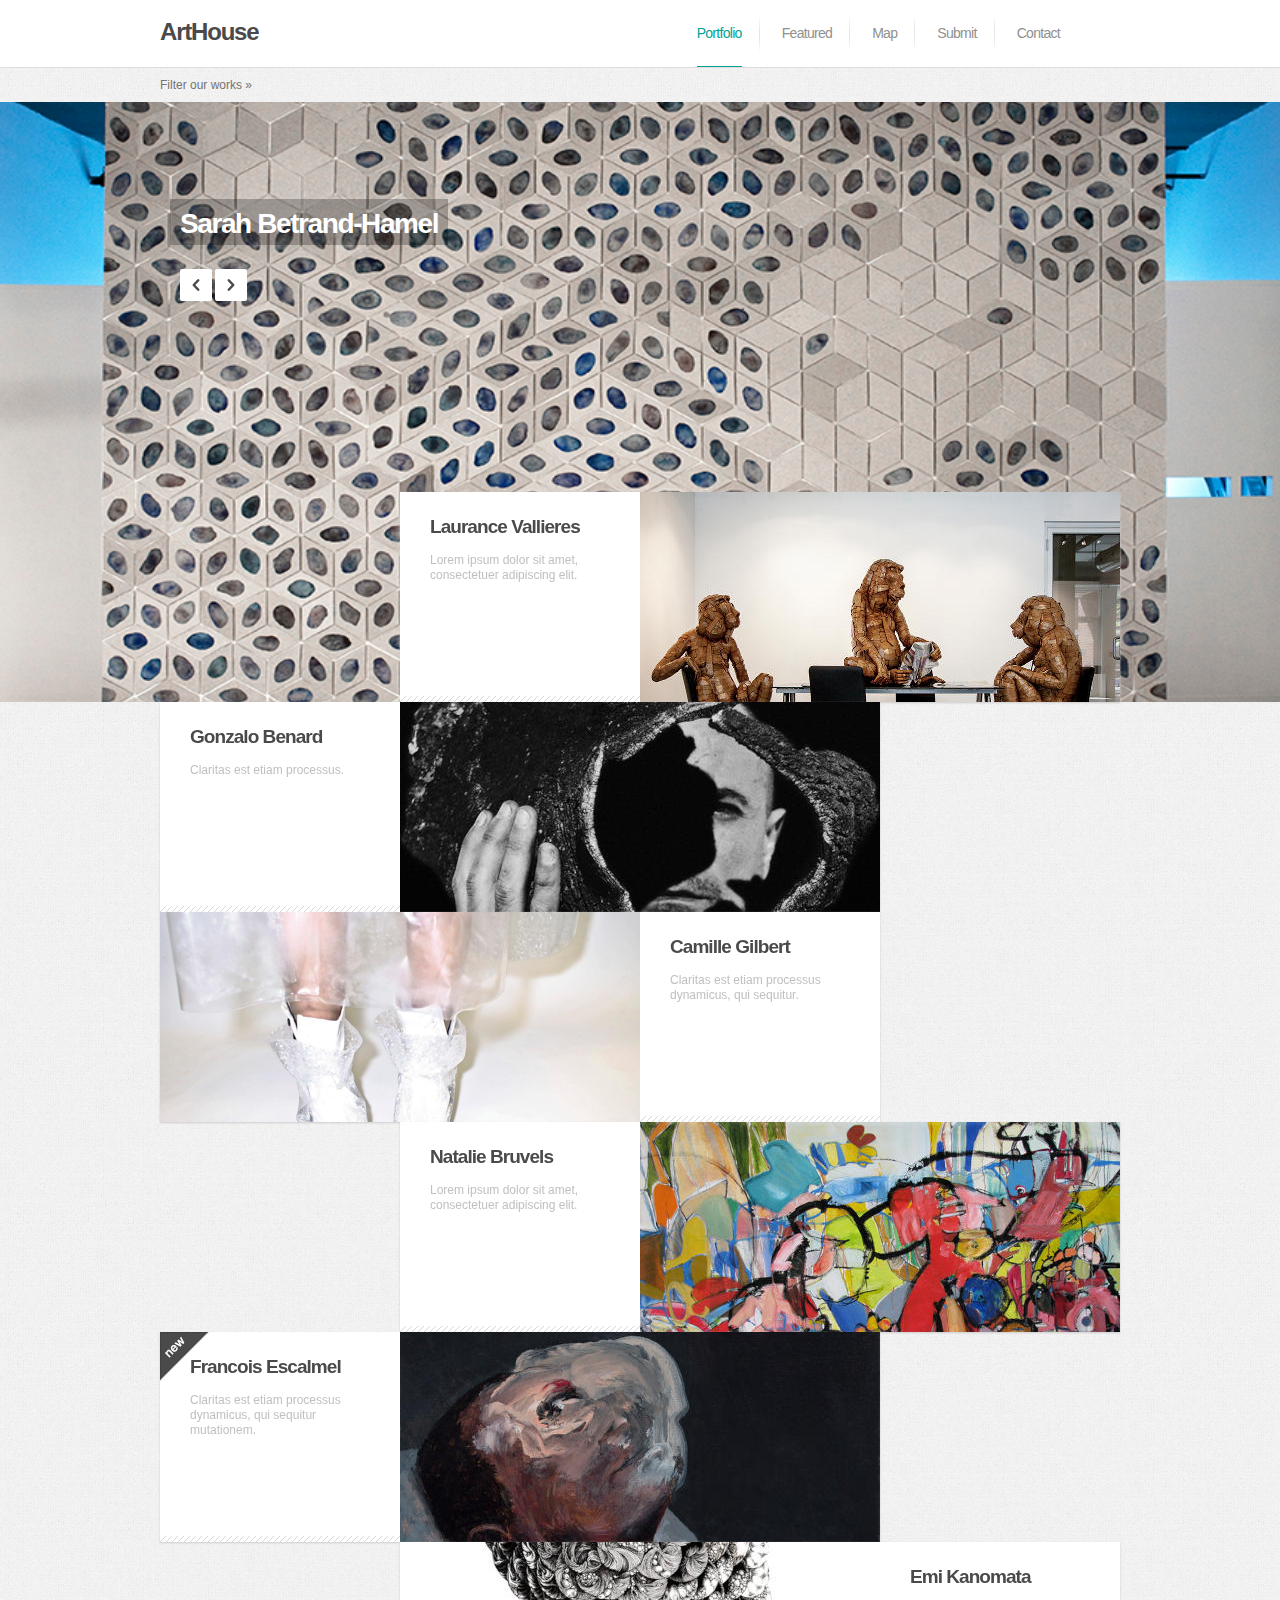
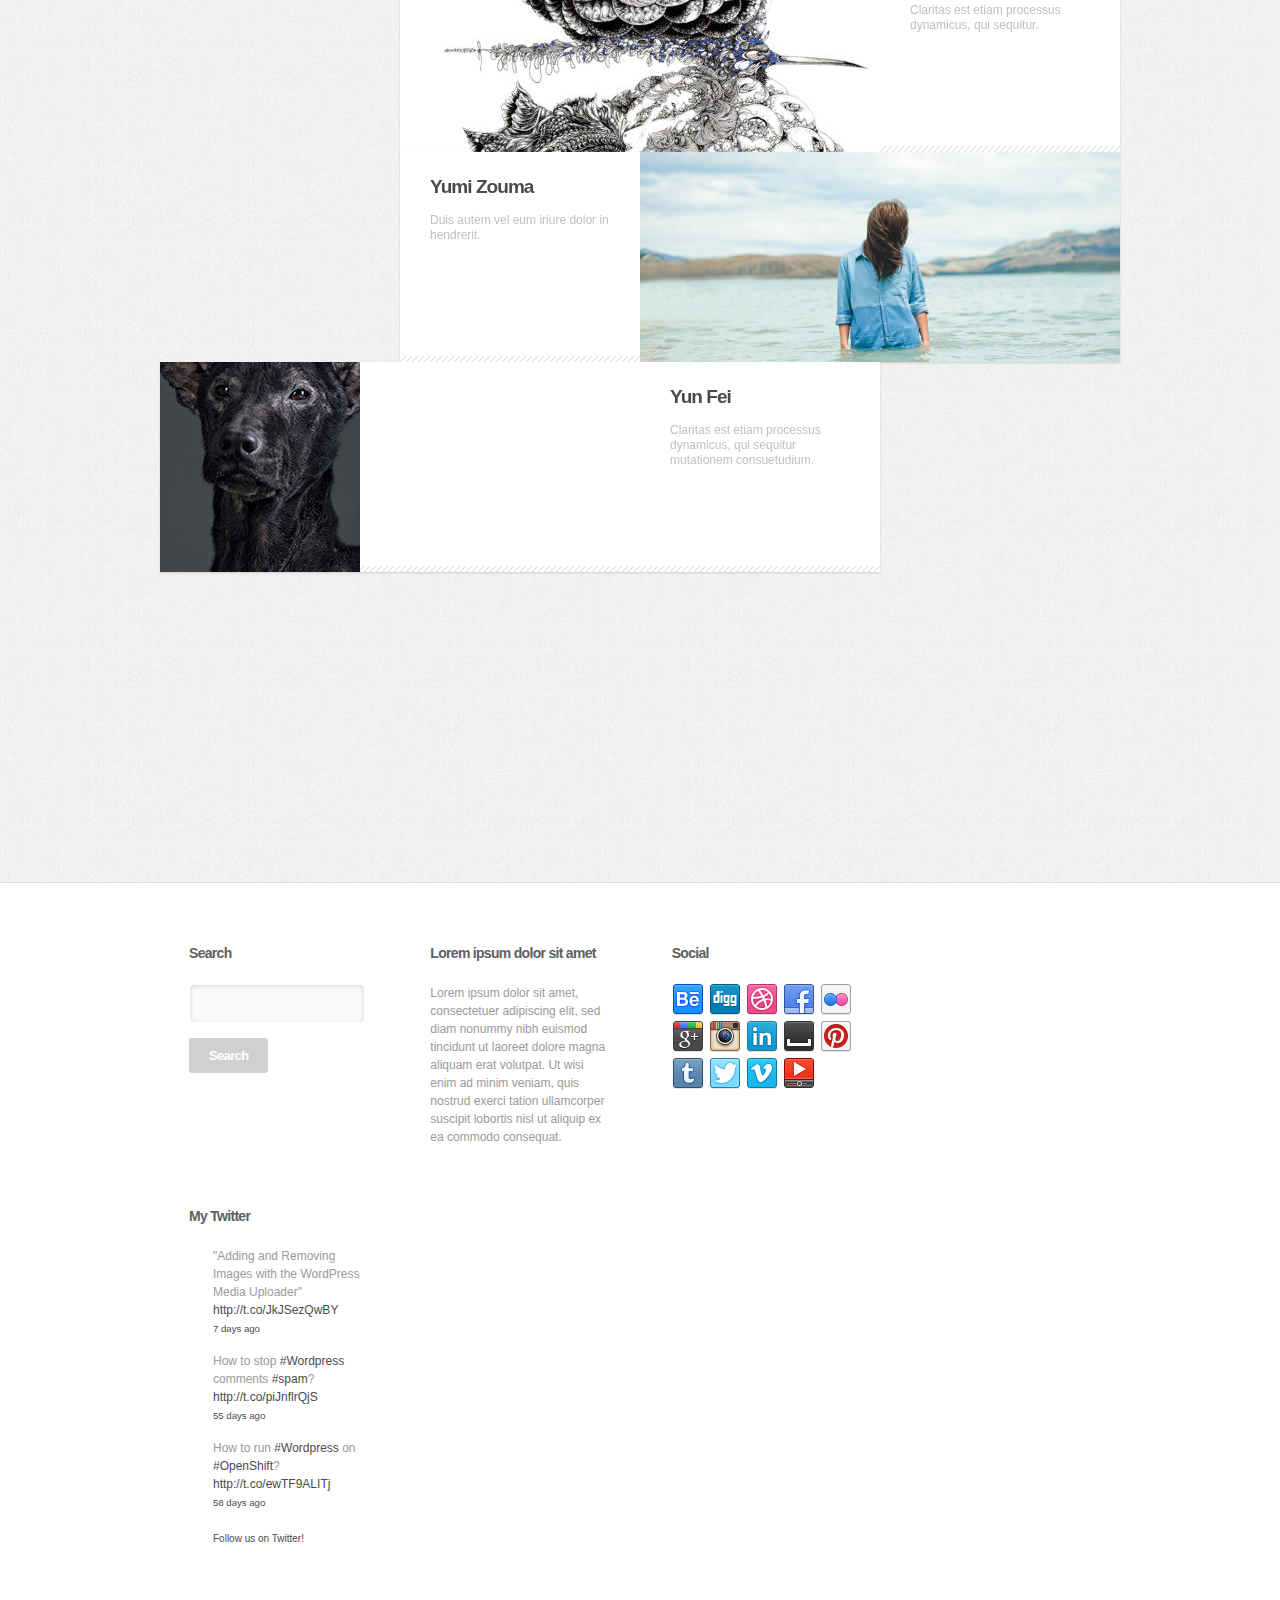
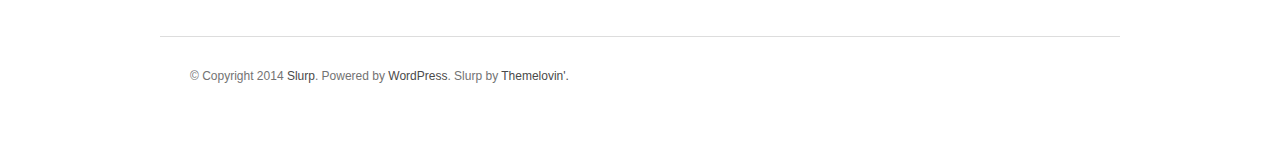
==== commit c8b38c9e: "Fix feature navigation." ====
--- a/index.html
+++ b/index.html
@@ -28,31 +28,31 @@
 
 <header id="main-header">
   <div id="header-inner">
-    <a href="http://demo.themelovin.com/slurp" title="ArtHouse" id="logo-link">ArtHouse</a>
+    <a href="index.html" title="ArtHouse" id="logo-link">ArtHouse</a>
     <div id="menu-icon">Menu</div>
     <nav class="main-menu">
       <ul id="menu-main-menu" class="primary-menu sf-js-enabled">
         <li id="menu-item-338" class=
         "menu-item menu-item-type-post_type menu-item-object-page current-menu-item page_item page-item-17 current_page_item menu-item-338">
-        <a href="http://demo.themelovin.com/slurp/">Portfolio</a></li>
+        <a href="">Portfolio</a></li>
         <li id="menu-item-345" class=
         "menu-item menu-item-type-post_type menu-item-object-page menu-item-345">
-        <a href="http://demo.themelovin.com/slurp/blog/">Featured</a></li>
+        <a href="">Featured</a></li>
         <li id="menu-item-337" class=
         "menu-item menu-item-type-post_type menu-item-object-page menu-item-337">
         <a href=
-          "http://demo.themelovin.com/slurp/alternative-blog/">Map</a></li>
+          "#">Map</a></li>
         <li id="menu-item-330" class=
         "menu-item menu-item-type-custom menu-item-object-custom menu-item-330">
         </li>
         <li id="menu-item-342" class=
         "menu-item menu-item-type-post_type menu-item-object-page menu-item-342">
         <a href=
-          "http://demo.themelovin.com/slurp/typography/">Submit</a></li>
+          "#">Submit</a></li>
         <li id="menu-item-341" class=
         "menu-item menu-item-type-post_type menu-item-object-page menu-item-341">
         <a href=
-          "http://demo.themelovin.com/slurp/shortcodes/">Contact</a></li>
+          "#">Contact</a></li>
       </ul>
     </nav>
     <div class="clear"></div>
@@ -76,8 +76,8 @@
         ".category-gallery">Gallery</a></li>
       <li><a href="#" title="View all posts in Graphic Design"
         data-filter=".category-graphic-design-2">Graphic Design</a></li>
-      <li><a href="#" title="View all posts in Photogrpahy" data-filter=
-        ".category-photogrpahy">Photogrpahy</a></li>
+      <li><a href="#" title="View all posts in Photography" data-filter=
+        ".category-photogrpahy">Photography</a></li>
       <li><a href="#" title="View all posts in Standard" data-filter=
         ".category-standard">Standard</a></li>
       <li><a href="#" title="View all posts in Video" data-filter=
@@ -93,8 +93,7 @@
     <div class="feature-content"><a href=
         "#"
         title="Sarah Betrand-Hamel">Sarah Betrand-Hamel</a>
-      <div class="feature-navigation"><a href="#" class="prev">Prev</a>
-        <a href="#" class="next">Next</a></div>
+      <div class="feature-navigation"></div>
     </div>
   </div>
   <div style="display: none;" class="feature"><img style=
@@ -104,8 +103,7 @@
     <div class="feature-content"><a href=
         "vallieres.html"
         title="Katon Redgen Mathieson identity">Laurence Vallieres</a>
-      <div class="feature-navigation"><a href="#" class="prev">Prev</a>
-        <a href="#" class="next">Next</a></div>
+      <div class="feature-navigation"></div>
     </div>
   </div>
   <div style="display: block;" class="feature"><img style=
@@ -115,8 +113,7 @@
     <div class="feature-content"><a href=
         "#"
         title="Matt Shane">Matt Shane</a>
-      <div class="feature-navigation"><a href="#" class="prev">Prev</a>
-        <a href="#" class="next">Next</a></div>
+      <div class="feature-navigation"></div>
     </div>
   </div>
   <div style="display: block;" class="feature"><img style=
@@ -126,8 +123,7 @@
     <div class="feature-content"><a href=
         "#"
         title="Melissa Poirier">Melissa Poirier</a>
-      <div class="feature-navigation"><a href="#" class="prev">Prev</a>
-        <a href="#" class="next">Next</a></div>
+      <div class="feature-navigation"></div>
     </div>
   </div>
 </div>
--- a/stylesheets/style.css
+++ b/stylesheets/style.css
@@ -17,7 +17,7 @@
 
 -----------------------------------------------------------------------------------*/
 
-@import url("styles/shortcodes.css");
+@import url("shortcodes.css");
 
 @font-face {
     font-family: 'EntypoRegular';
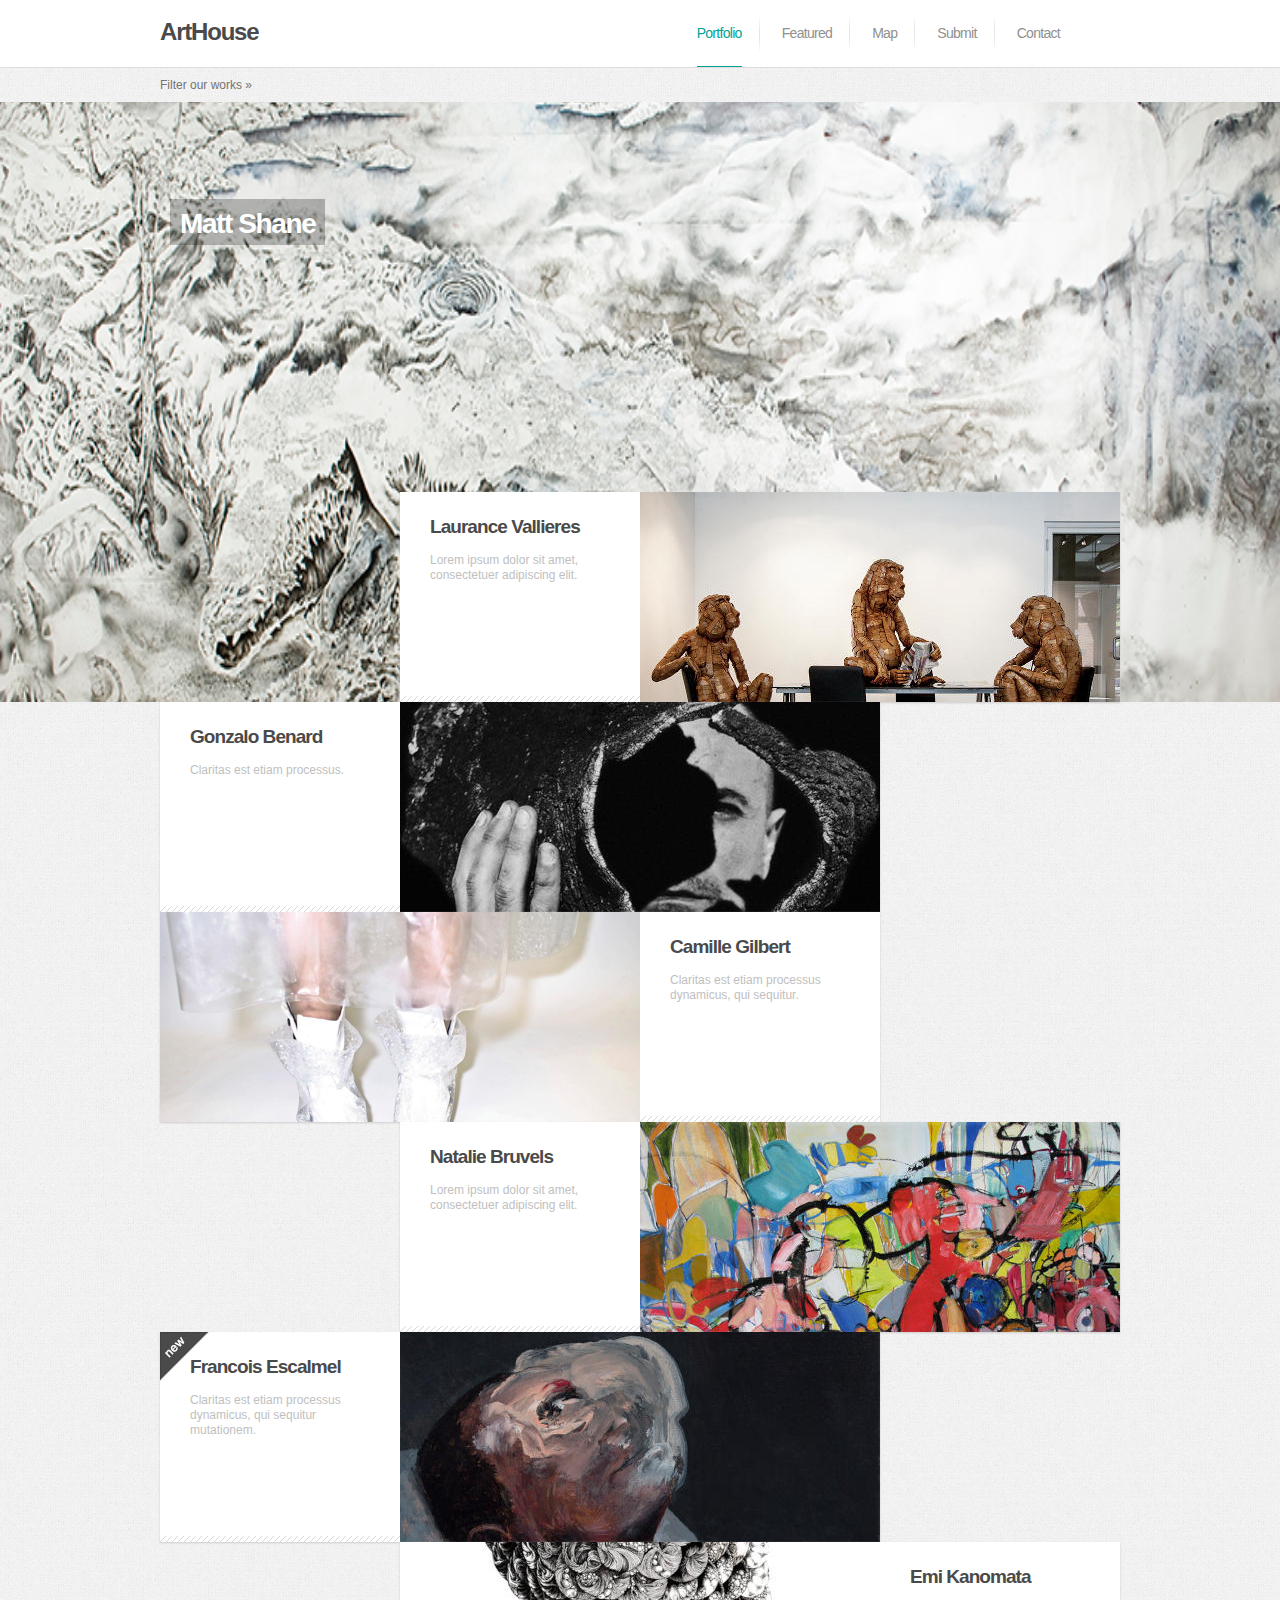
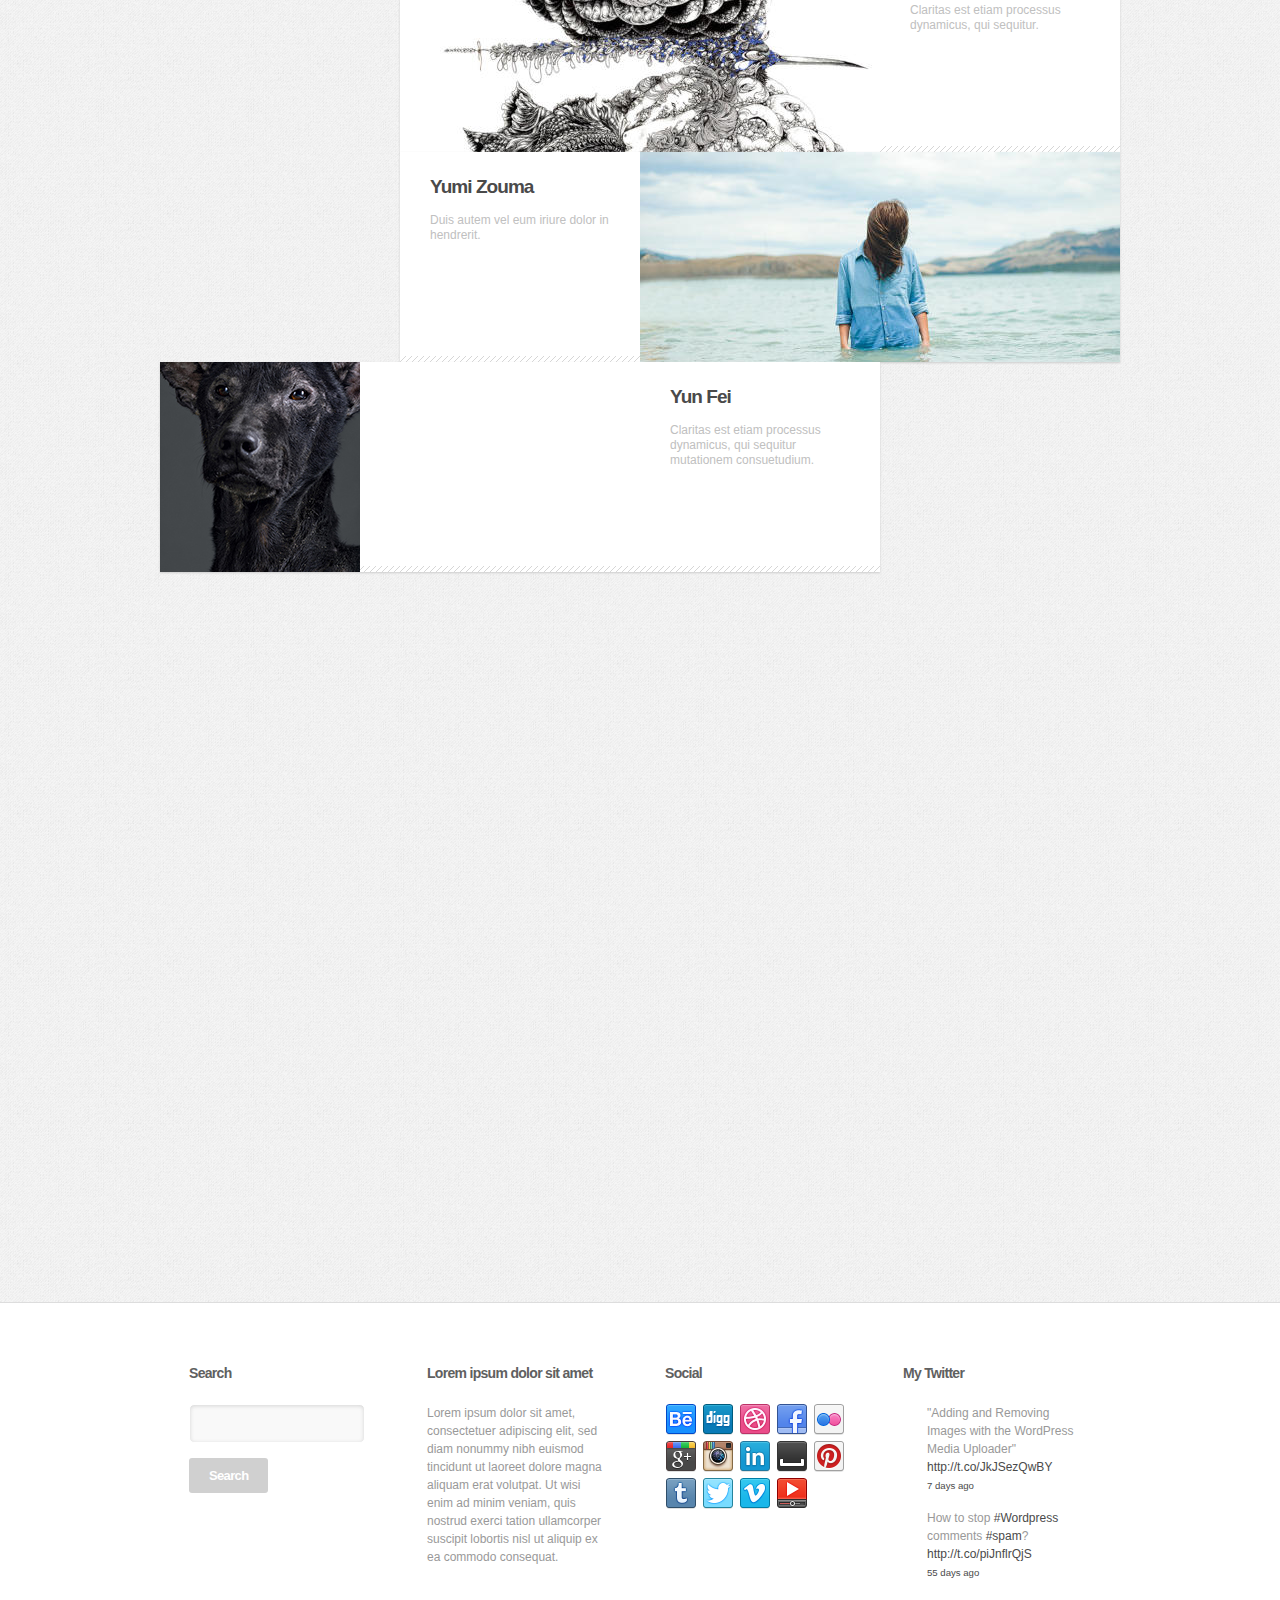
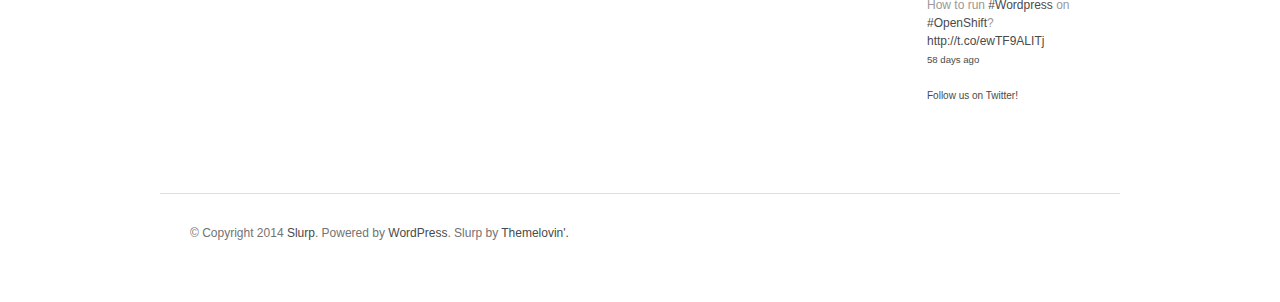
==== commit 5875de6f: "Fix for broken footer spacing." ====
--- a/index.html
+++ b/index.html
@@ -277,133 +277,43 @@
 </div>
 <footer>
   <div id="footer-inner">
-    <section id="search-3" class="widget widget_search">
-      <h4>Search</h4>
-      <form role="search" method="get" id="searchform" action=
-        "http://demo.themelovin.com/slurp/" name="searchform">
+    <section id="search-3" class="widget widget_search"><h4>Search</h4><form role="search" method="get" id="searchform" action="http://demo.themelovin.com/slurp/">
         <div><label class="screen-reader-text" for="s">Search for:</label>
-          <input name="s" id="s" type="text"> <input id="searchsubmit" value=
-          "Search" type="submit"></div>
-      </form>
-    </section>
-    <section id="text-2" class="widget widget_text">
-      <h4>Lorem ipsum dolor sit amet</h4>
-      <div class="textwidget">Lorem ipsum dolor sit amet, consectetuer
-        adipiscing elit, sed diam nonummy nibh euismod tincidunt ut laoreet
-        dolore magna aliquam erat volutpat. Ut wisi enim ad minim veniam,
-        quis nostrud exerci tation ullamcorper suscipit lobortis nisl ut
-        aliquip ex ea commodo consequat.</div>
-    </section>
-    <section id="social_widget-2" class="widget widget_social_widget">
-      <h4>Social</h4>
-      <ul>
-        <li><a href="http:///#" title="Join us on behance" target="_blank"
-          class="behance-link">link</a></li>
-        <li><a href="http:///#" title="Join us on digg" target="_blank"
-          class="digg-link">link</a></li>
-        <li><a href="http:///#" title="Join us on dribbble" target="_blank"
-          class="dribbble-link">link</a></li>
-        <li><a href=
-          "https://www.facebook.com/pages/themelovin/475910395795762" title=
-          "Join us on facebook" target="_blank" class=
-          "facebook-link">link</a></li>
-        <li><a href="http:///#" title="Join us on flickr" target="_blank"
-          class="flickr-link">link</a></li>
-        <li><a href="http:///#" title="Join us on google" target="_blank"
-          class="google-link">link</a></li>
-        <li><a href="http:///#" title="Join us on instagram" target=
-          "_blank" class="instagram-link">link</a></li>
-        <li><a href="http:///#" title="Join us on linkedin" target="_blank"
-          class="linkedin-link">link</a></li>
-        <li><a href="http:///#" title="Join us on myspace" target="_blank"
-          class="myspace-link">link</a></li>
-        <li><a href="http:///#" title="Join us on pinterest" target=
-          "_blank" class="pinterest-link">link</a></li>
-        <li><a href="http:///#" title="Join us on tumblr" target="_blank"
-          class="tumblr-link">link</a></li>
-        <li><a href="http://www.twitter.com/themelovin" title=
-          "Join us on twitter" target="_blank" class=
-          "twitter-link">link</a></li>
-        <li><a href="http:///#" title="Join us on vimeo" target="_blank"
-          class="vimeo-link">link</a></li>
-        <li><a href="http:///#" title="Join us on youtube" target="_blank"
-          class="youtube-link">link</a></li>
-      </ul>
-      <div class="clear"></div>
-    </section>
-    <section id="thmlv_tweets-2" class="widget widget_thmlv_tweets">
-      <h4>My Twitter</h4>
+          <input name="s" id="s" type="text">
+          <input id="searchsubmit" value="Search" type="submit">
+        </div>
+    </form></section><section id="text-2" class="widget widget_text"><h4>Lorem ipsum dolor sit amet</h4>			<div class="textwidget">Lorem
+        ipsum dolor sit amet, consectetuer adipiscing elit, sed diam nonummy 
+        nibh euismod tincidunt ut laoreet dolore magna aliquam erat volutpat. Ut
+        wisi enim ad minim veniam, quis nostrud exerci tation ullamcorper 
+        suscipit lobortis nisl ut aliquip ex ea commodo consequat.</div>
+    </section><section id="social_widget-2" class="widget widget_social_widget"><h4>Social</h4><ul><li><a href="http:///#" title="Join us on behance" target="_blank" class="behance-link">link</a></li><li><a href="http:///#" title="Join us on digg" target="_blank" class="digg-link">link</a></li><li><a href="http:///#" title="Join us on dribbble" target="_blank" class="dribbble-link">link</a></li><li><a href="https://www.facebook.com/pages/themelovin/475910395795762" title="Join us on facebook" target="_blank" class="facebook-link">link</a></li><li><a href="http:///#" title="Join us on flickr" target="_blank" class="flickr-link">link</a></li><li><a href="http:///#" title="Join us on google" target="_blank" class="google-link">link</a></li><li><a href="http:///#" title="Join us on instagram" target="_blank" class="instagram-link">link</a></li><li><a href="http:///#" title="Join us on linkedin" target="_blank" class="linkedin-link">link</a></li><li><a href="http:///#" title="Join us on myspace" target="_blank" class="myspace-link">link</a></li><li><a href="http:///#" title="Join us on pinterest" target="_blank" class="pinterest-link">link</a></li><li><a href="http:///#" title="Join us on tumblr" target="_blank" class="tumblr-link">link</a></li><li><a href="http://www.twitter.com/themelovin" title="Join us on twitter" target="_blank" class="twitter-link">link</a></li><li><a href="http:///#" title="Join us on vimeo" target="_blank" class="vimeo-link">link</a></li><li><a href="http:///#" title="Join us on youtube" target="_blank" class="youtube-link">link</a></li></ul><div class="clear"></div></section><section id="thmlv_tweets-2" class="widget widget_thmlv_tweets"><h4>My Twitter</h4>
+
       <div id="twitter_div">
-        <ul id="twitter_update_list_495">
-          <li><span>"Adding and Removing Images with the WordPress Media
-            Uploader" <a href="http://t.co/JkJSezQwBY" title=
-              "http://t.co/JkJSezQwBY" target=
-              "_blank">http://t.co/JkJSezQwBY</a></span><br>
-          <a class="twitter_time" target="_blank" href=
-            "http://twitter.com/Themelovin/statuses/507684859100536833">7 days
-            ago</a></li>
-          <li><span>How to stop <a href=
-              "https://twitter.com/search?q=Wordpress" title="Search #Wordpress"
-              target="_blank">#Wordpress</a> comments <a href=
-              "https://twitter.com/search?q=spam" title="Search #spam" target=
-              "_blank">#spam</a>? <a href="http://t.co/piJnflrQjS" title=
-              "http://t.co/piJnflrQjS" target=
-              "_blank">http://t.co/piJnflrQjS</a></span><br>
-          <a class="twitter_time" target="_blank" href=
-            "http://twitter.com/Themelovin/statuses/490398211899940864">55 days
-            ago</a></li>
-          <li><span>How to run <a href=
-              "https://twitter.com/search?q=Wordpress" title="Search #Wordpress"
-              target="_blank">#Wordpress</a> on <a href=
-              "https://twitter.com/search?q=OpenShift" title="Search #OpenShift"
-              target="_blank">#OpenShift</a>? <a href="http://t.co/ewTF9ALITj"
-              title="http://t.co/ewTF9ALITj" target=
-              "_blank">http://t.co/ewTF9ALITj</a></span><br>
-          <a class="twitter_time" target="_blank" href=
-            "http://twitter.com/Themelovin/statuses/489343767301066752">58 days
-            ago</a></li>
-        </ul>
-        <a href="http://twitter.com/Themelovin" class="button" target=
-          "blank">Follow us on Twitter!</a></div>
-    </section>
-    <div class="clear"></div>
-    <p id="copyright">© Copyright 2014 <a href=
-      "http://demo.themelovin.com/slurp">Slurp</a>. Powered by <a href=
-      "http://wordpress.org/">WordPress</a>. Slurp by <a href=
-      "http://themelovin.com/">Themelovin'.</a></p>
+        <ul id="twitter_update_list_596"><li><span>"Adding and Removing Images with the WordPress Media Uploader" <a href="http://t.co/JkJSezQwBY" title="http://t.co/JkJSezQwBY" target="_blank">http://t.co/JkJSezQwBY</a></span><br><a class="twitter_time" target="_blank" href="http://twitter.com/Themelovin/statuses/507684859100536833">7 days ago</a></li><li><span>How to stop <a href="https://twitter.com/search?q=Wordpress" title="Search #Wordpress" target="_blank">#Wordpress</a> comments <a href="https://twitter.com/search?q=spam" title="Search #spam" target="_blank">#spam</a>? <a href="http://t.co/piJnflrQjS" title="http://t.co/piJnflrQjS" target="_blank">http://t.co/piJnflrQjS</a></span><br><a class="twitter_time" target="_blank" href="http://twitter.com/Themelovin/statuses/490398211899940864">55 days ago</a></li><li><span>How to run <a href="https://twitter.com/search?q=Wordpress" title="Search #Wordpress" target="_blank">#Wordpress</a> on <a href="https://twitter.com/search?q=OpenShift" title="Search #OpenShift" target="_blank">#OpenShift</a>? <a href="http://t.co/ewTF9ALITj" title="http://t.co/ewTF9ALITj" target="_blank">http://t.co/ewTF9ALITj</a></span><br><a class="twitter_time" target="_blank" href="http://twitter.com/Themelovin/statuses/489343767301066752">58 days ago</a></li>
+    </ul> <a href="http://twitter.com/Themelovin" class="button" target="blank">Follow us on Twitter!</a></div></section>		<div class="clear"></div>
+    <p id="copyright">© Copyright 2014 <a href="http://demo.themelovin.com/slurp">Slurp</a>. Powered by <a href="http://wordpress.org/">WordPress</a>. Slurp by <a href="http://themelovin.com/">Themelovin'.</a></p>
   </div>
 </footer>
-<link rel="stylesheet" id="thmlv-tweets-css" href=
-"stylesheets/thmlv-tweets.css"
-type="text/css" media="all"><script type="text/javascript" src=
-"javascripts/thmlv.js">
-</script> <script type="text/javascript" src=
-"javascripts/jquery_004.js">
-</script> <script type="text/javascript" src=
-"javascripts/jquery_009.js">
-</script> <script type="text/javascript" src=
-"javascripts/jquery_008.js">
-</script> <script type="text/javascript" src=
-"javascripts/jquery_010.js">
-</script> <script type="text/javascript" src=
-"javascripts/jquery_011.js">
-</script> <script type="text/javascript" src=
-"javascripts/jquery_005.js">
-</script> <script type="text/javascript" src=
-"javascripts/jquery_003.js">
-</script> <script type="text/javascript" src=
-"javascripts/jquery_002.js">
-</script> <script type="text/javascript" src=
-"javascripts/jquery_012.js">
-</script>
+
+<link rel="stylesheet" id="thmlv-tweets-css" href="stylesheets/thmlv-tweets.css" type="text/css" media="all">
+<script type="text/javascript" src="javascripts/thmlv.js"></script>
+<script type="text/javascript" src="javascripts/jquery_004.js"></script>
+<script type="text/javascript" src="javascripts/jquery_003.js"></script>
+<script type="text/javascript" src="javascripts/jquery_006.js"></script>
+<script type="text/javascript" src="javascripts/jquery_009.js"></script>
+<script type="text/javascript" src="javascripts/jquery_010.js"></script>
+<script type="text/javascript" src="javascripts/jquery_005.js"></script>
+<script type="text/javascript" src="javascripts/jquery_012.js"></script>
+<script type="text/javascript" src="javascripts/jquery.js"></script>
+<script type="text/javascript" src="javascripts/jquery_011.js"></script>
 <script type="text/javascript">
 /* <![CDATA[ */
 var glg_script_vars = {"wpDir":"http:\/\/demo.themelovin.com\/slurp","tmplDir":"http:\/\/demo.themelovin.com\/slurp\/wp-content\/themes\/slurp","loveNonce":"4f8876694f"};
 /* ]]> */
 </script>
-<script type="text/javascript" src="javascripts/jquery.js"> </script>
-<a style="display: none;" href="#" id="toTop"><span id="toTopHover"></span>To Top</a>
-
-</body>
-</html>
-
+<script type="text/javascript" src="javascripts/jquery_008.js"></script>
+
+
+<a style="display: none;" href="#" id="toTop"><span id="toTopHover"></span>To Top</a></body></html>
+
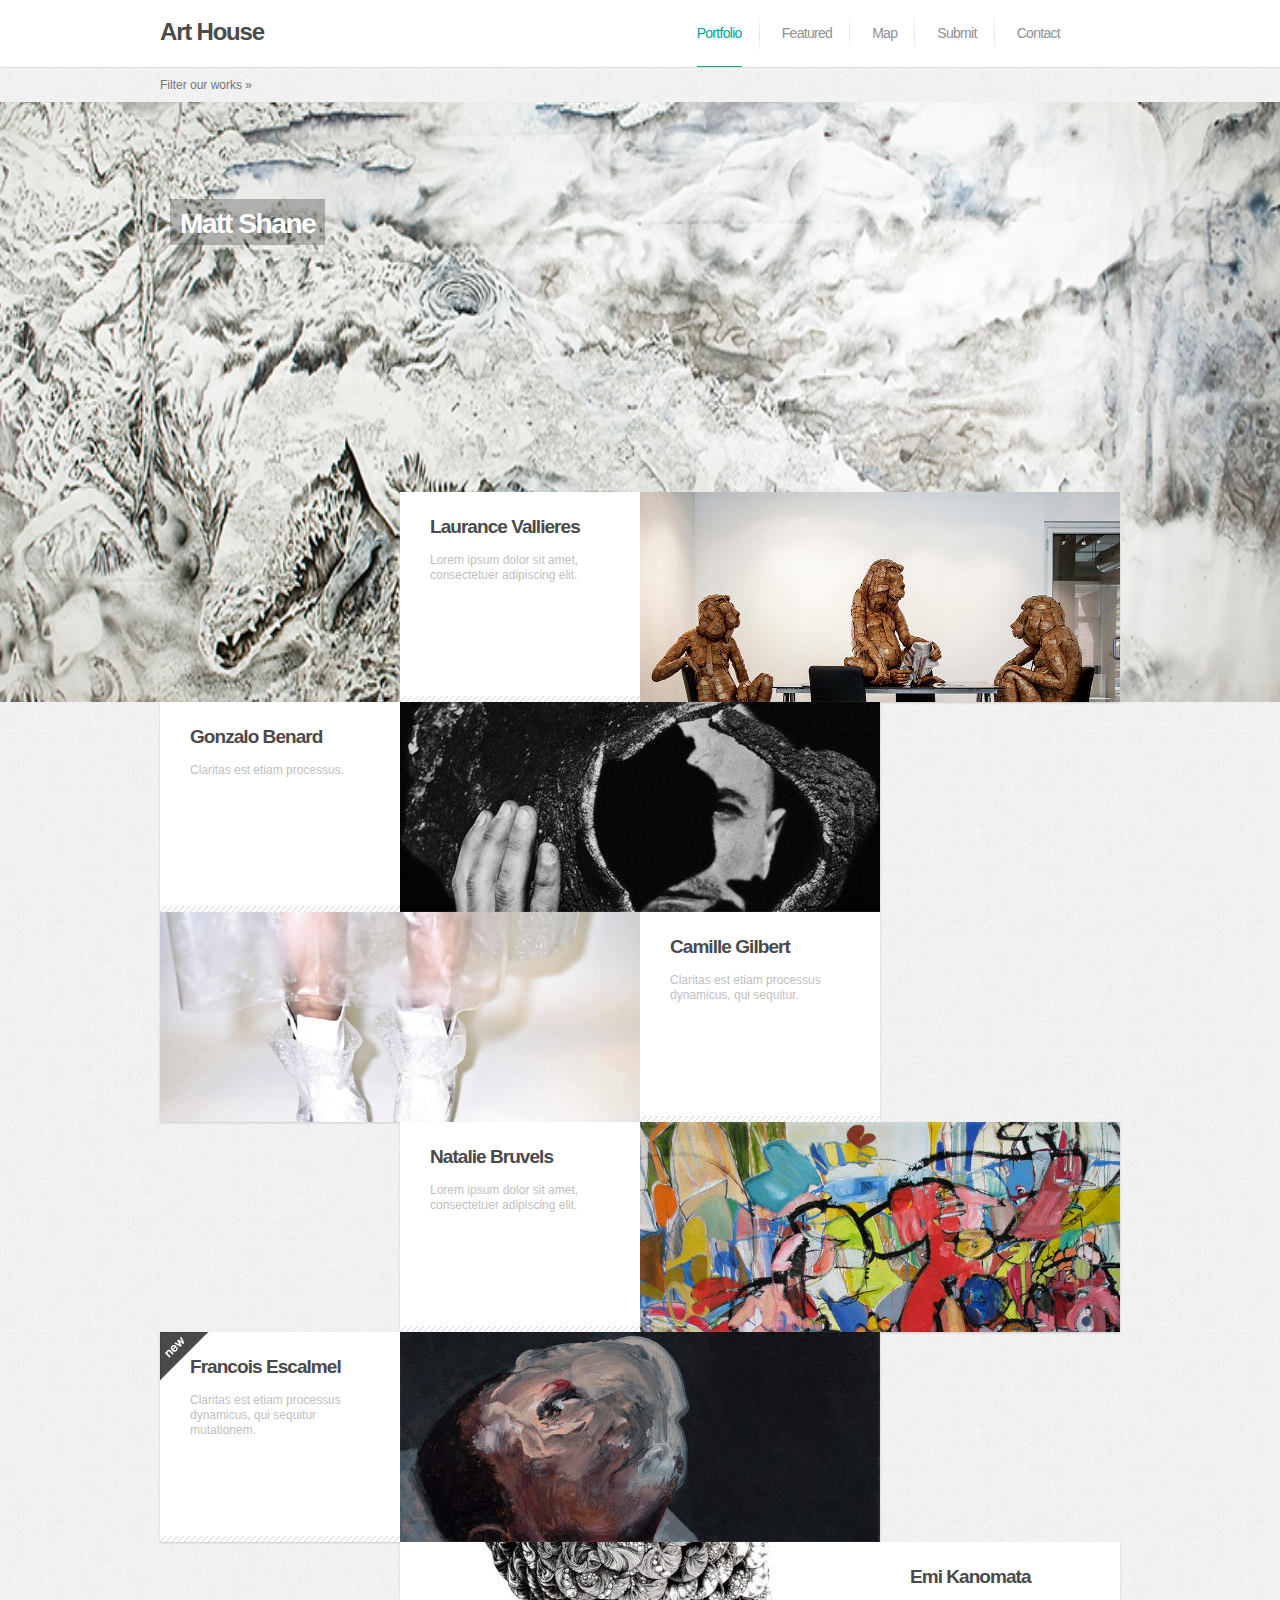
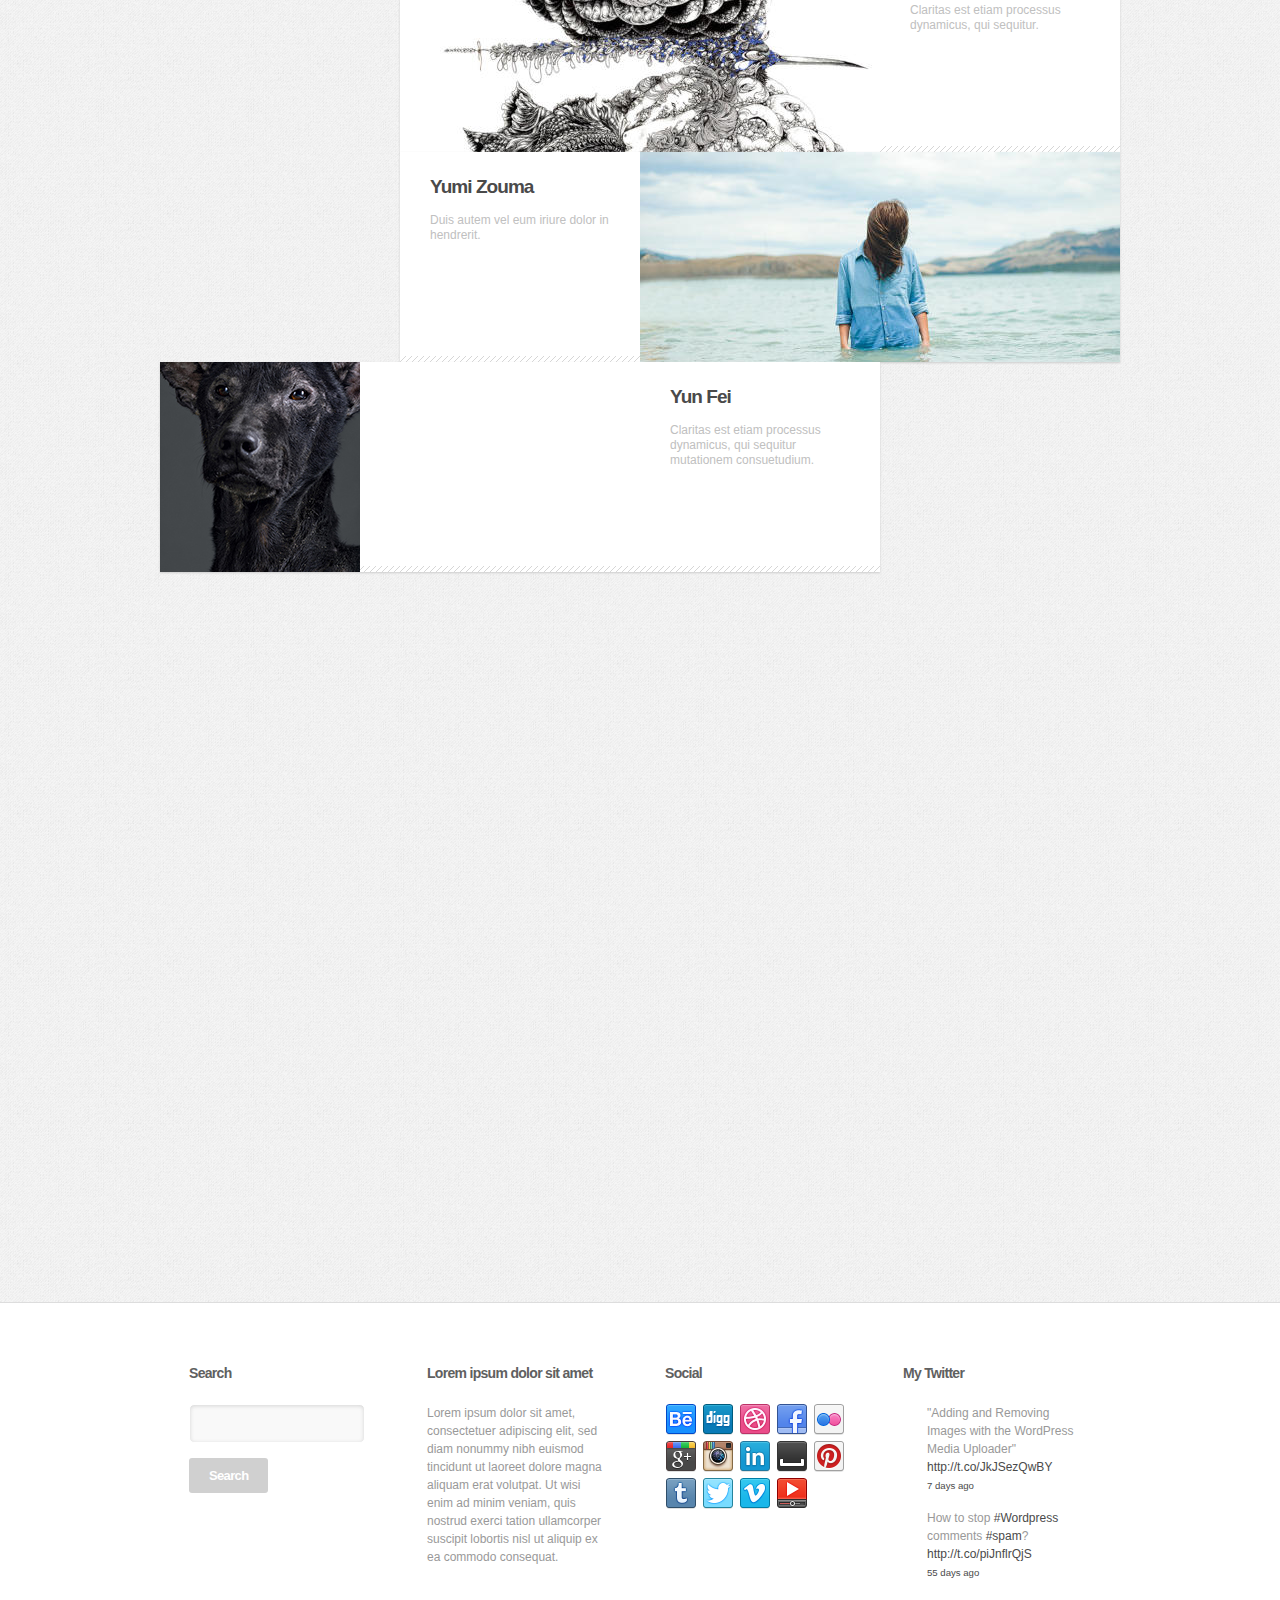
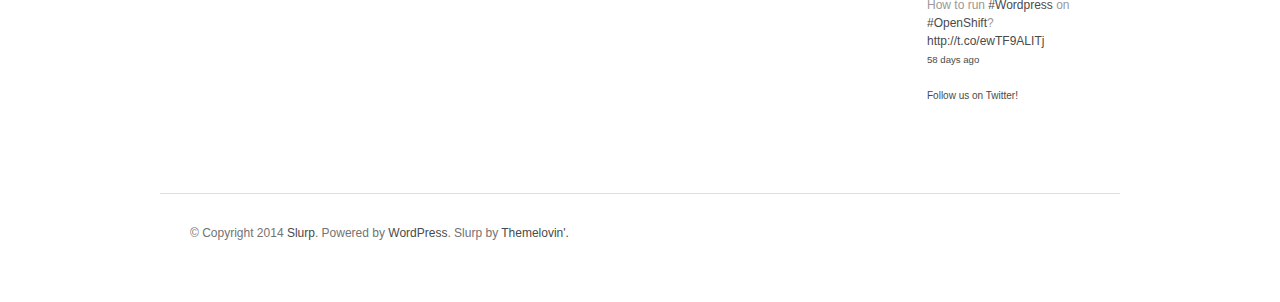
==== commit e5f68f9d: "Put a space between Art and House." ====
--- a/index.html
+++ b/index.html
@@ -28,7 +28,7 @@
 
 <header id="main-header">
   <div id="header-inner">
-    <a href="index.html" title="ArtHouse" id="logo-link">ArtHouse</a>
+    <a href="index.html" title="ArtHouse" id="logo-link">Art House</a>
     <div id="menu-icon">Menu</div>
     <nav class="main-menu">
       <ul id="menu-main-menu" class="primary-menu sf-js-enabled">
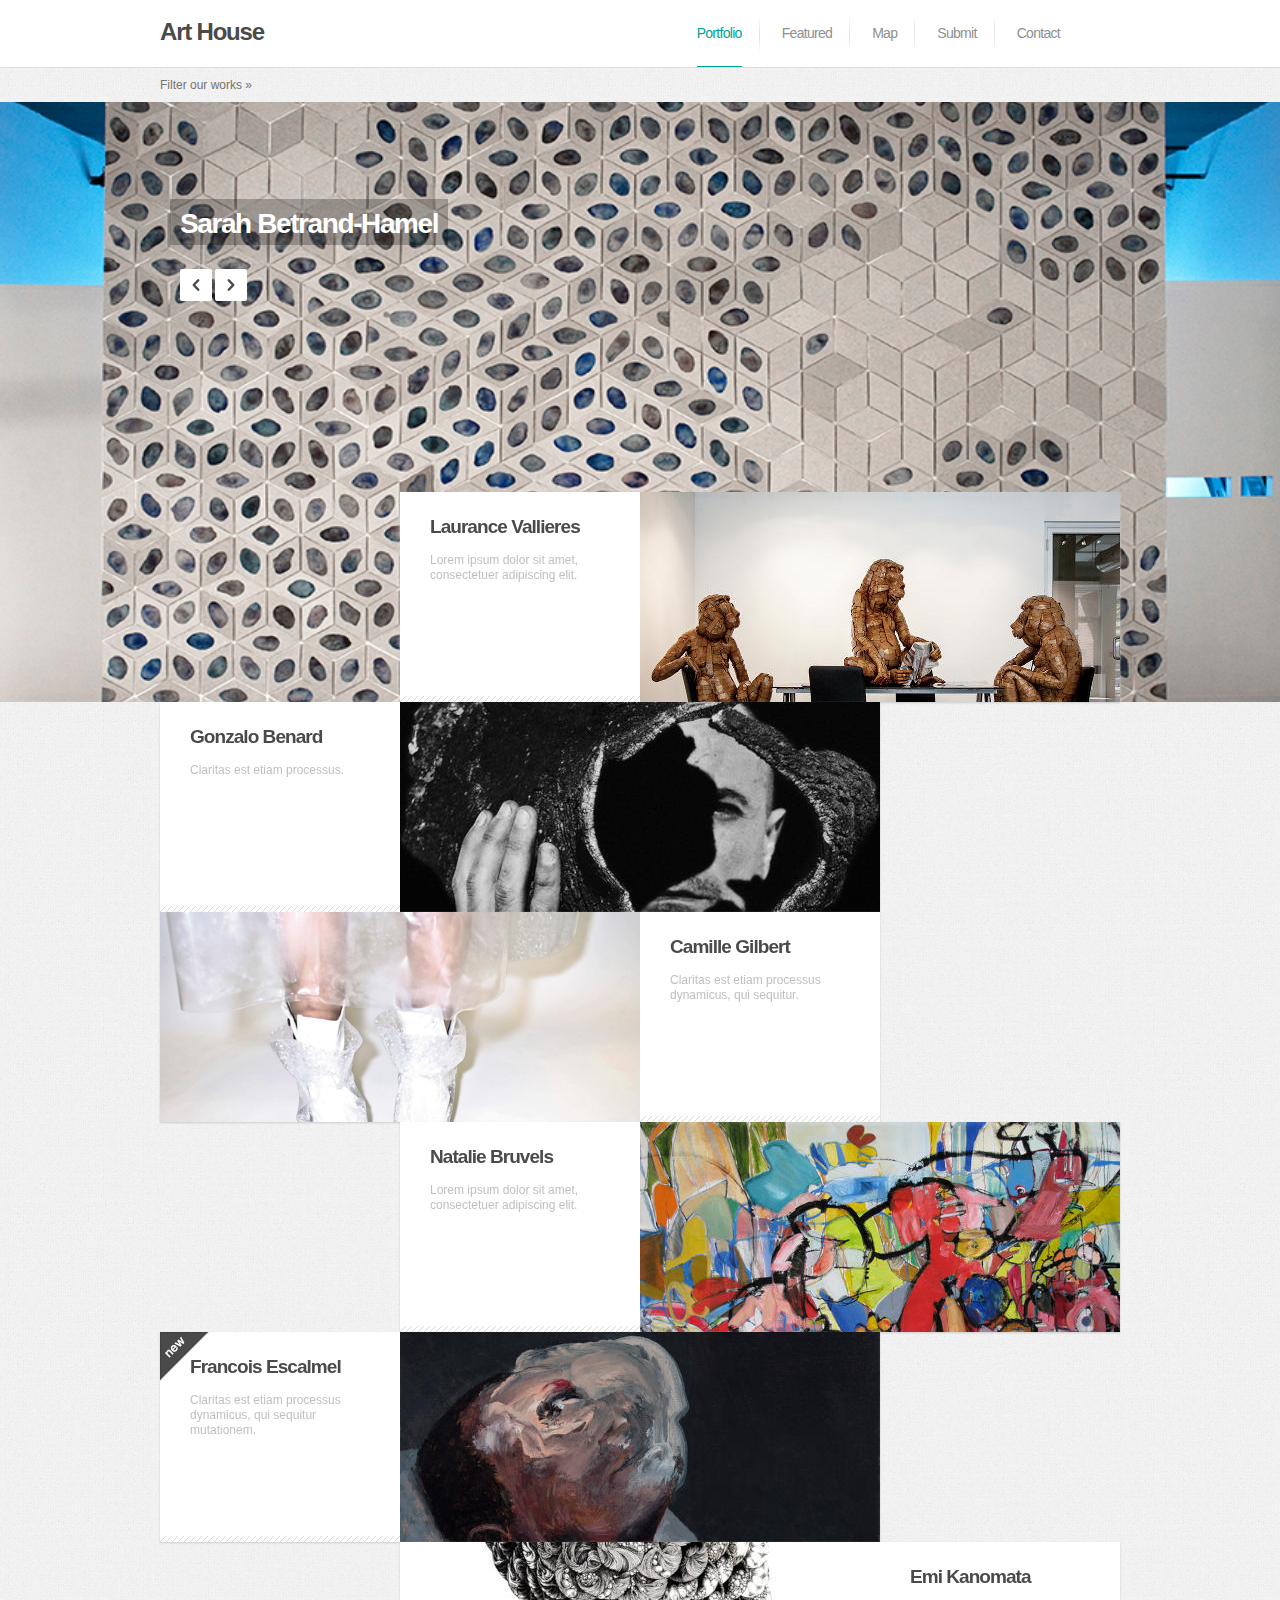
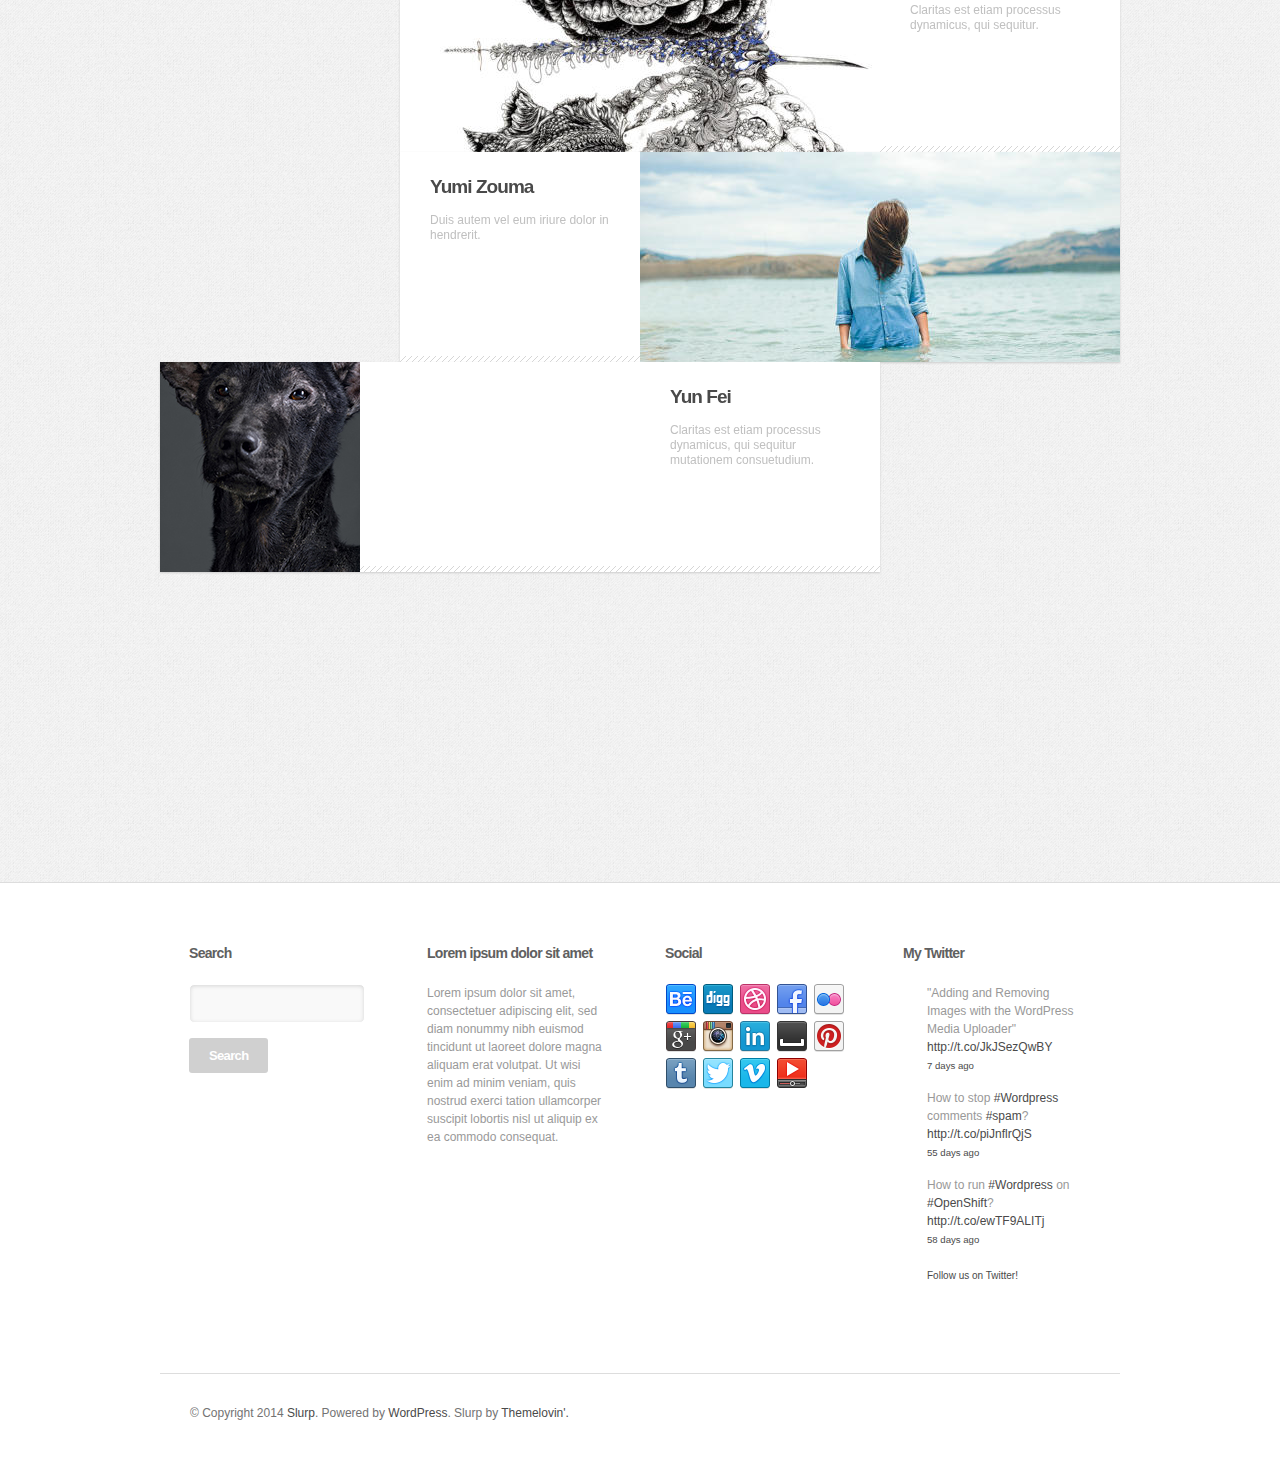
==== commit c9436f07: "Shift image into better position." ====
--- a/index.html
+++ b/index.html
@@ -97,9 +97,9 @@
     </div>
   </div>
   <div style="display: none;" class="feature"><img style=
-    "width: 100%; height: 1151.25px; margin-left: auto; margin-top: -275.625px;"
+    "width: 100%; height: 1151.25px; margin-left: auto; margin-top: -150px;"
     src="images/laurence_v.jpg"
-    alt="" title="" width="1920" height="1200">
+    alt="" title="" width="1920" >
     <div class="feature-content"><a href=
         "vallieres.html"
         title="Katon Redgen Mathieson identity">Laurence Vallieres</a>
@@ -117,7 +117,7 @@
     </div>
   </div>
   <div style="display: block;" class="feature"><img style=
-    "width: 100%; height: 1226.08px; margin-left: auto; margin-top: -313.041px;"
+    "width: 100%; height: 1226.08px; margin-left: auto; margin-top: 0px;"
     src="images/melissa_poirier.jpg"
     alt="" title="" width="1600" height="1065">
     <div class="feature-content"><a href=
@@ -306,6 +306,7 @@
 <script type="text/javascript" src="javascripts/jquery_005.js"></script>
 <script type="text/javascript" src="javascripts/jquery_012.js"></script>
 <script type="text/javascript" src="javascripts/jquery.js"></script>
+<script type="text/javascript" src="javascripts/jquery.superfish.js"></script>
 <script type="text/javascript" src="javascripts/jquery_011.js"></script>
 <script type="text/javascript">
 /* <![CDATA[ */
